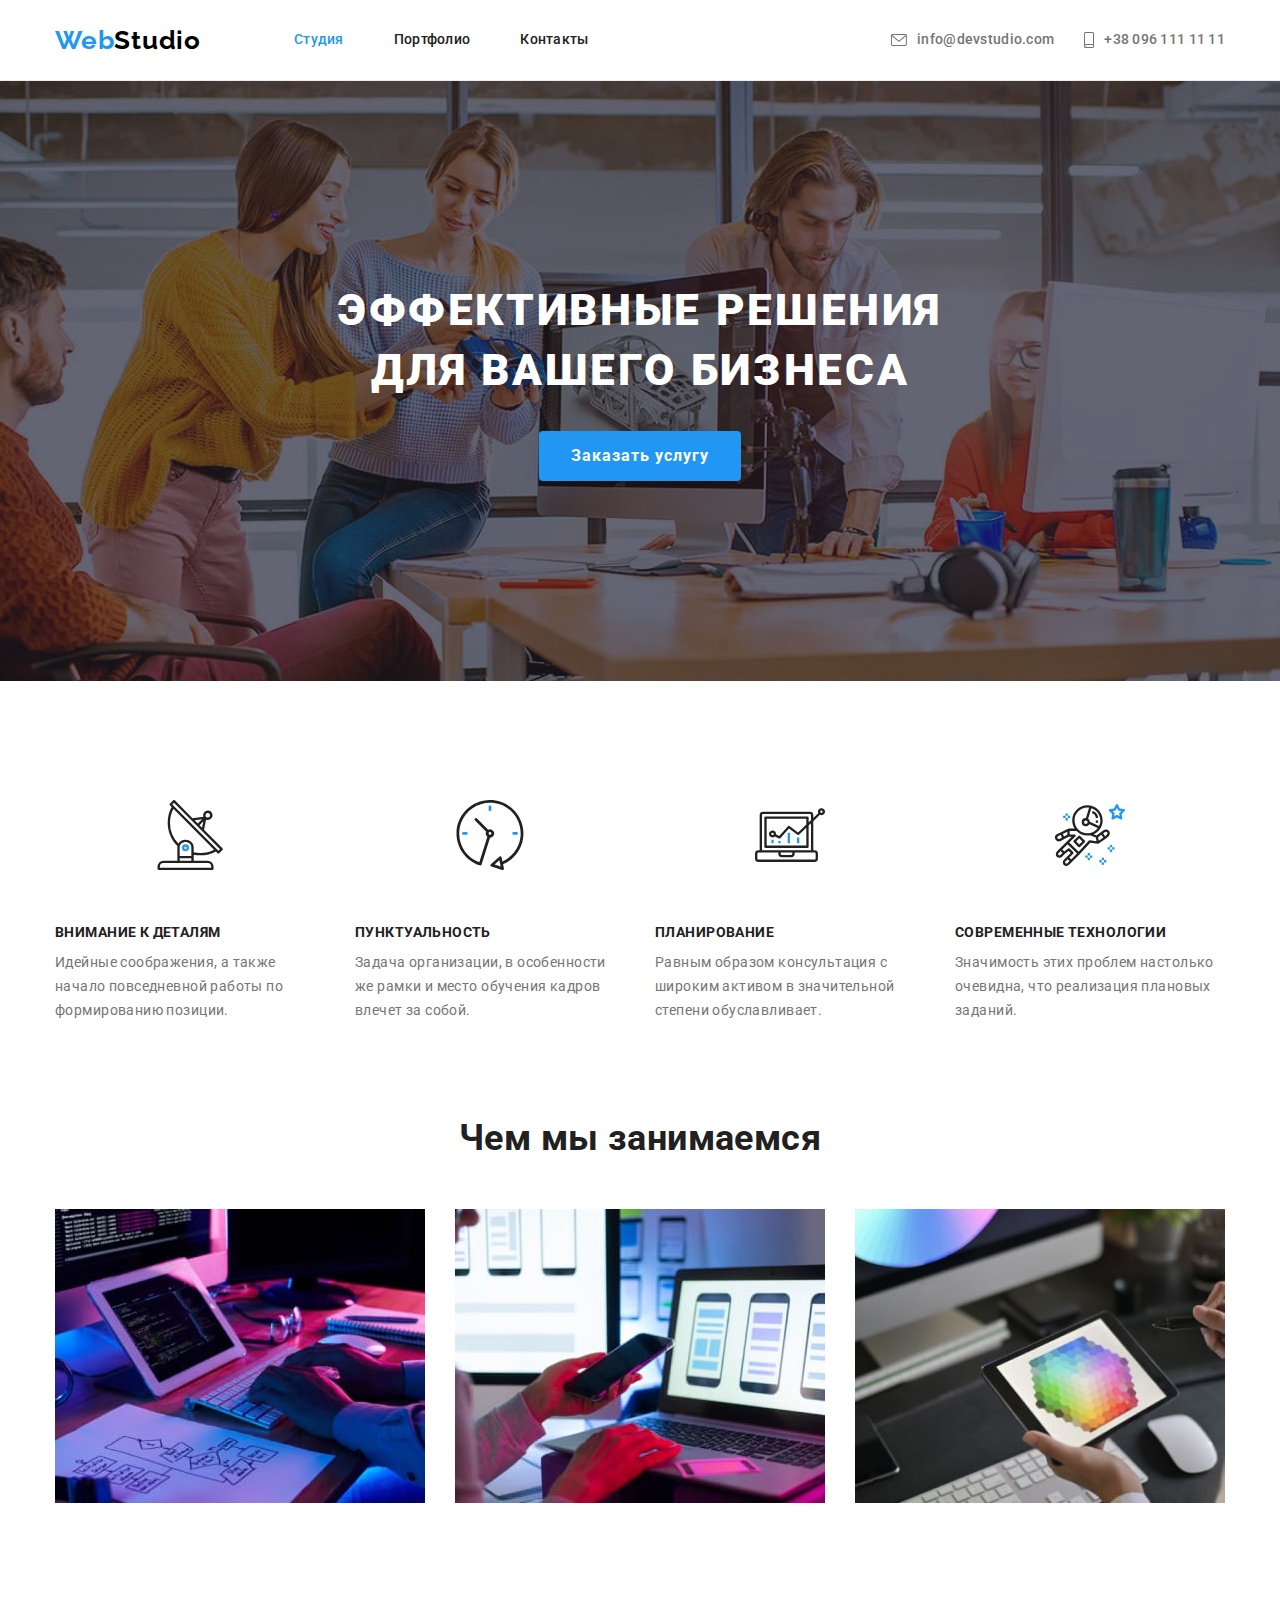
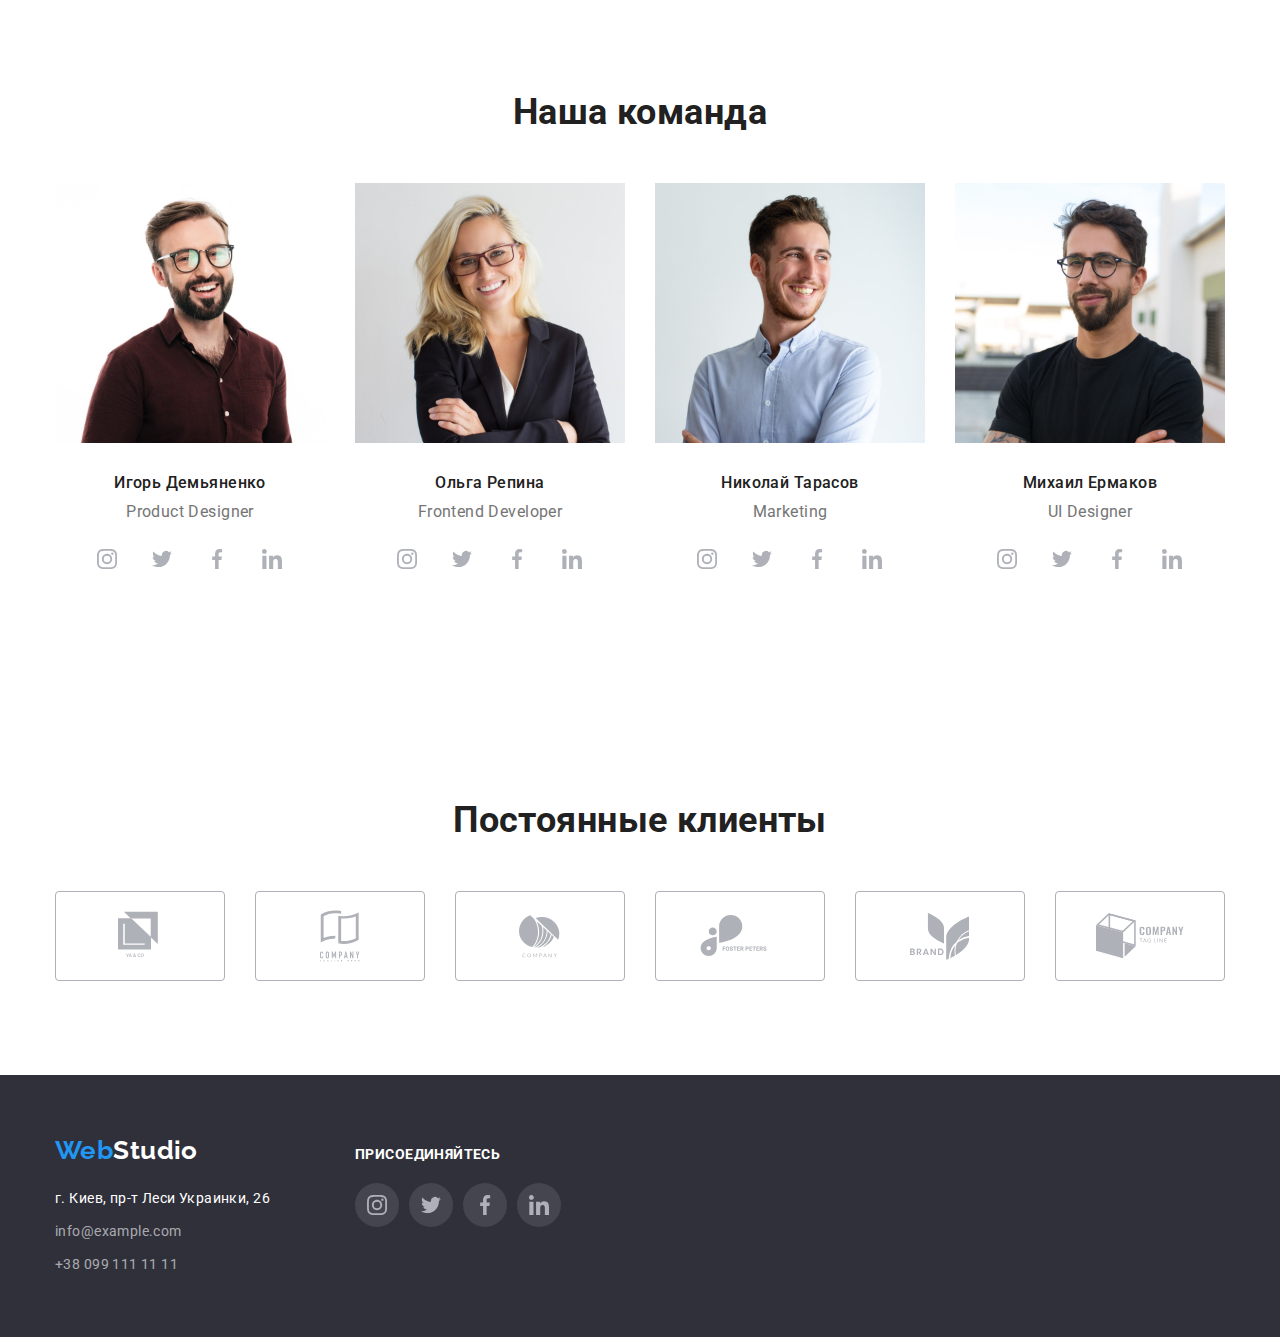
==== index.html @ b9027957 "prepare to homework 5" ====
<!DOCTYPE html>
<html lang="en">
    <head>
        <meta charset="UTF-8" />
        <meta name="viewport" content="width=device-width, initial-scale=1.0" />
        <title>Студия</title>
        <link
            href="https://fonts.googleapis.com/css2?family=Raleway:wght@700&family=Roboto:wght@400;500;700;900&display=swap" 
            rel="stylesheet"
        />
        <link
            rel="stylesheet"
            href="https://cdnjs.cloudflare.com/ajax/libs/modern-normalize/0.7.0/modern-normalize.min.css"
        />
        <link rel="stylesheet" href="./css/style.css" />
    </head>
    <body>
        <!--Header-->
        <header class="header">
            <div class="container header-flex">
                <nav class="header-flex">
                    <a class="link header-logo" href="./index.html">
                        <span class="current">Web</span>Studio
                    </a>
                    <ul class="list nav-main">
                        <li class="item">
                            <a class="link current" href="./index.html">Студия</a>
                        </li>
                        <li class="item">
                            <a class="link" href="./portfolio.html">Портфолио</a>
                        </li>
                        <li class="item">
                            <a class="link" href="#">Контакты</a>
                        </li>
                    </ul>
                </nav>
                <ul class="list header-info">
                    <li class="item">
                        <a class="link" href="mailto:info@devstudio.com">
                            <svg class="icon" width="16" height="12">
                                <use href="./images/svg/sprite.svg#icon-envelope">
                                </use>
                            </svg>
                            info@devstudio.com
                        </a>
                    </li>
                    <li class="item">
                        <a class="link" href="tel:+380961111111">
                            <svg class="icon" width="10" height="16">
                                <use href="./images/svg/sprite.svg#icon-smartphone">
                                </use>
                            </svg>
                            +38 096 111 11 11
                        </a>
                    </li>
                </ul>
            </div>
        </header>
        <main>
            <!--Section banner-->
            <section class="hero">
                <h1 class="hero-title">Эффективные решения для вашего бизнеса</h1>
                <a class="link button primary" href="#">Заказать услугу</a>
            </section>
            <!--Advanteges-->
            <section class="section-feature">
                <div class="container">
                    <h2 class="hidden">
                        Преимущества
                    </h2>
                    <ul class="list flex feature-list">
                        <li class="item">
                            <div class="thumb">
                                <svg class="icon">
                                    <use href="./images/svg/sprite.svg#icon-antena"></use>
                                </svg>
                            </div>
                            <h3 class="title">Внимание к деталям</h3>
                            <p class="text">
                                Идейные соображения, а также начало повседневной работы по
                                формированию позиции.
                            </p>
                        </li>
                        <li class="item">
                            <div class="thumb">
                                <svg class="icon">
                                    <use href="./images/svg/sprite.svg#icon-clock"></use>
                                </svg>
                            </div>
                            <h3 class="title">Пунктуальность</h3>
                            <p class="text">
                                Задача организации, в особенности же рамки и место обучения кадров
                                влечет за собой.
                            </p>
                        </li>
                        <li class="item">
                            <div class="thumb">
                                <svg class="icon">
                                    <use href="./images/svg/sprite.svg#icon-diagram"></use>
                                </svg>
                            </div>
                            <h3 class="title">Планирование</h3>
                            <p class="text">
                                Равным образом консультация с широким активом в значительной
                                степени обуславливает.
                            </p>
                        </li>
                        <li class="item">
                            <div class="thumb">
                                <svg class="icon">
                                    <use href="./images/svg/sprite.svg#icon-astronaut"></use>
                                </svg>
                            </div>
                            <h3 class="title">Современные технологии</h3>
                            <p class="text">
                                Значимость этих проблем настолько очевидна, что реализация
                                плановых заданий.
                            </p>
                        </li>
                    </ul>
                </div>
            </section>
            <!--Example projects-->
            <section class="section">
                <div class="container">
                    <h2 class="section-title">Чем мы занимаемся</h2>
                    <ul class="list flex examples-list">
                        <li class="item">
                            <img
                                src="./images/skills1.jpg"
                                alt="notebook"
                                width="370"
                            />
                            <!-- <h3>Desktop applications</h3> -->
                        </li>
                        <li class="item">
                            <img
                                src="./images/skills2.jpg"
                                alt="smartphone"
                                width="370"
                            />
                            <!-- <h3>Mobile applications</h3> -->
                        </li>
                        <li class="item">
                            <img
                                src="./images/skills3.jpg"
                                alt="Tablet"
                                width="370"
                            />
                            <!-- <h3>Designer solutions</h3> -->
                        </li>
                    </ul>
                </div>
            </section>
            <!--Our team-->
            <section class="section team">
                <div class="container">
                    <h2 class="section-title">Наша команда</h2>
                    <ul class="list flex team-list">
                        <!--First employer-->
                        <li class="item">
                            <img
                                src="./images/team1.jpg"
                                alt="Igor Demiyanenko"
                                width="270"
                            />
                            <h3 class="title">Игорь Демьяненко</h3>
                            <p class="text">Product Designer</p>
                            <ul class="list flex network-list">
                                <li class="item">
                                    <a href="#" class="link" aria-label="Instagram">
                                        <svg class="icon">
                                            <use href="./images/svg/sprite.svg#icon-instagram"></use>
                                        </svg>
                                    </a>
                                </li>
                                <li class="item">
                                    <a href="#" class="link" aria-label="Twitter">
                                        <svg class="icon">
                                            <use href="./images/svg/sprite.svg#icon-twitter"></use>
                                        </svg>
                                    </a>
                                </li>
                                <li class="item">
                                    <a href="#" class="link" aria-label="Facebook">
                                        <svg class="icon">
                                            <use href="./images/svg/sprite.svg#icon-facebook"></use>
                                        </svg>
                                    </a>
                                </li>
                                <li class="item">
                                    <a href="#" class="link" aria-label="Linkedin">
                                        <svg class="icon">
                                            <use href="./images/svg/sprite.svg#icon-linkedin"></use>
                                        </svg>
                                    </a>
                                </li>
                            </ul>
                        </li>
                        <!--Second employer-->
                        <li class="item">
                            <img
                                src="./images/team2.jpg"
                                alt="Olga Repina"
                                width="270"
                            />
                            <h3 class="title">Ольга Репина</h3>
                            <p class="text">Frontend Developer</p>
                            <ul class="list flex network-list">
                                <li class="item">
                                    <a href="#" class="link" aria-label="Instagram">
                                        <svg class="icon">
                                            <use href="./images/svg/sprite.svg#icon-instagram"></use>
                                        </svg>
                                    </a>
                                </li>
                                <li class="item">
                                    <a href="#" class="link" aria-label="Twitter">
                                        <svg class="icon">
                                            <use href="./images/svg/sprite.svg#icon-twitter"></use>
                                        </svg>
                                    </a>
                                </li>
                                <li class="item">
                                    <a href="#" class="link" aria-label="Facebook">
                                        <svg class="icon">
                                            <use href="./images/svg/sprite.svg#icon-facebook"></use>
                                        </svg>
                                    </a>
                                </li>
                                <li class="item">
                                    <a href="#" class="link" aria-label="Linkedin">
                                        <svg class="icon">
                                            <use href="./images/svg/sprite.svg#icon-linkedin"></use>
                                        </svg>
                                    </a>
                                </li>
                            </ul>
                        </li>
                        <!--Third employer-->
                        <li class="item">
                            <img
                                src="./images/team3.jpg"
                                alt="Nikolaj Tarasov"
                                width="270"
                            />
                            <h3 class="title">Николай Тарасов</h3>
                            <p class="text">Marketing</p>
                            <ul class="list flex network-list">
                                <li class="item">
                                    <a href="#" class="link" aria-label="Instagram">
                                        <svg class="icon">
                                            <use href="./images/svg/sprite.svg#icon-instagram"></use>
                                        </svg>
                                    </a>
                                </li>
                                <li class="item">
                                    <a href="#" class="link" aria-label="Twitter">
                                        <svg class="icon">
                                            <use href="./images/svg/sprite.svg#icon-twitter"></use>
                                        </svg>
                                    </a>
                                </li>
                                <li class="item">
                                    <a href="#" class="link" aria-label="Facebook">
                                        <svg class="icon">
                                            <use href="./images/svg/sprite.svg#icon-facebook"></use>
                                        </svg>
                                    </a>
                                </li>
                                <li class="item">
                                    <a href="#" class="link" aria-label="Linkedin">
                                        <svg class="icon">
                                            <use href="./images/svg/sprite.svg#icon-linkedin"></use>
                                        </svg>
                                    </a>
                                </li>
                            </ul>
                        </li>
                        <!--Fourth employer-->
                        <li class="item">
                            <img
                                src="./images/team4.jpg"
                                alt="Mihail Ermakov"
                                width="270"
                            />
                            <h3 class="title">Михаил Ермаков</h3>
                            <p class="text">UI Designer</p>
                            <ul class="list flex network-list">
                                <li class="item">
                                    <a href="#" class="link" aria-label="Instagram">
                                        <svg class="icon">
                                            <use href="./images/svg/sprite.svg#icon-instagram"></use>
                                        </svg>
                                    </a>
                                </li>
                                <li class="item">
                                    <a href="#" class="link" aria-label="Twitter">
                                        <svg class="icon">
                                            <use href="./images/svg/sprite.svg#icon-twitter"></use>
                                        </svg>
                                    </a>
                                </li>
                                <li class="item">
                                    <a href="#" class="link" aria-label="Facebook">
                                        <svg class="icon">
                                            <use href="./images/svg/sprite.svg#icon-facebook"></use>
                                        </svg>
                                    </a>
                                </li>
                                <li class="item">
                                    <a href="#" class="link" aria-label="Linkedin">
                                        <svg class="icon">
                                            <use href="./images/svg/sprite.svg#icon-linkedin"></use>
                                        </svg>
                                    </a>
                                </li>
                            </ul>
                        </li>
                    </ul>
                </div>
            </section>
            <section class="section">
                <div class="container">
                    <h2 class="section-title">Постоянные клиенты</h2>
                    <ul class="list flex clients-list">
                        <li class="item">
                            <a href="#" class="link">
                                <svg class="icon" width="44" height="50">
                                    <use href="./images/svg/sprite.svg#icon-logo"></use>
                                </svg>
                            </a>
                        </li>
                        <li class="item">
                            <a href="#" class="link">
                                <svg class="icon" width="40" height="52">
                                    <use href="./images/svg/sprite.svg#icon-logo-2"></use>
                                </svg>
                            </a>
                        </li>
                        <li class="item">
                            <a href="#" class="link">
                                <svg class="icon" width="41" height="43">
                                    <use href="./images/svg/sprite.svg#icon-logo-3"></use>
                                </svg>
                            </a>
                        </li>
                        <li class="item">
                            <a href="#" class="link">
                                <svg class="icon" width="80" height="42">
                                    <use href="./images/svg/sprite.svg#icon-logo-4"></use>
                                </svg>
                            </a>
                        </li>
                        <li class="item">
                            <a href="#" class="link">
                                <svg class="icon" width="59" height="47">
                                    <use href="./images/svg/sprite.svg#icon-logo-5"></use>
                                </svg>
                            </a>
                        </li>
                        <li class="item">
                            <a href="#" class="link">
                                <svg class="icon" width="88" height="46">
                                    <use href="./images/svg/sprite.svg#icon-logo-6"></use>
                                </svg>
                            </a>
                        </li>
                    </ul>
                </div>
            </section>
        </main>
        <!--Footer-->
        <footer class="footer">
            <div class="container flex">
                <div class="footer-address">
                    <a class="link footer-logo" href="./index.html">
                        <span class="current">Web</span>Studio
                    </a>
                    <address class="footer-contacts">
                        <p class="text">г. Киев, пр-т Леси Украинки, 26</p>
                        <a class="link" href="mailto:info@example.com">
                            info@example.com
                        </a>
                        <br />
                        <a class="link" href="tel:+380991111111">+38 099 111 11 11</a>
                    </address>
                </div>
                <div class="footer-networks">
                    <strong class="text">присоединяйтесь</strong>
                    <ul class="list flex network-list">
                        <li class="item">
                            <a href="#" class="link" aria-label="Instagram">
                                <svg class="icon">
                                    <use href="./images/svg/sprite.svg#icon-instagram"></use>
                                </svg>
                            </a>
                        </li>
                        <li class="item">
                            <a href="#" class="link" aria-label="Twitter">
                                <svg class="icon">
                                    <use href="./images/svg/sprite.svg#icon-twitter"></use>
                                </svg>
                            </a>
                        </li>
                        <li class="item">
                            <a href="#" class="link" aria-label="Facebook">
                                <svg class="icon">
                                    <use href="./images/svg/sprite.svg#icon-facebook"></use>
                                </svg>
                            </a>
                        </li>
                        <li class="item">
                            <a href="#" class="link" aria-label="Linkedin">
                                <svg class="icon">
                                    <use href="./images/svg/sprite.svg#icon-linkedin"></use>
                                </svg>
                            </a>
                        </li>
                    </ul>
                </div>
            </div>
        </footer>
    </body>
</html>
---- css/style.css ----
/* CSS-переменные */
:root {
    --main-text-color: #212121;
    --second-text-color: #757575;
    --accent-color: #2196f3;
    --main-bg-color: #ffffff;
    --second-bg-color: #f5f4fa;
    --third-bg-color: #2f303a;
}
/* Базовые настройки CSS */
body {
    background-color: var(--main-bg-color);
    color: var(--main-text-color);
    font-family: "Roboto", sans-serif;
    font-size: 14px;
    line-height: 1.71;
    letter-spacing: 0.03em;
}
/* базовые настройки картинок */
img {
    display: block;
    max-width: 100%;
    height: auto;
}
/* Убирает подчеркивание у всех ссылок */
.link {
    text-decoration: none;
}
/* Убирает флажки и отступы у элементов списков */
.list {
    padding: 0;
    margin: 0;
    list-style: none;
}
/* прячет скрытые заголовки */
.hidden {
    position: absolute;
    width: 1px;
    height: 1px;
    margin: -1px;
    border: 0;
    padding: 0;
    clip: rect(0 0 0 0);
    overflow: hidden;
}

/* Страница студия */
/* Задает общие настройки шрифта хедера */
.header {
    font-weight: 500;
    line-height: 1.14;
    letter-spacing: 0.02em;
    border-bottom: 1px solid #ececec;
}
/* Геометрия контейнера */
.container {
    width: 1200px;
    margin: 0px auto;
    padding: 0px 15px;
}
/* флексбокс хэдера */
.header-flex,
.nav-main {
  display: flex;
  align-items: center;
}
/* отступ всем кроме последнего элемента хэдера */
.nav-main > .item:not(:last-child) {
    margin-right: 50px;
}
/* основная навигация хэдера */
.nav-main .link {
    display: block;
    padding-top: 32px;
    padding-bottom: 32px;
    color: inherit;
}
/* Цветовой акцент элементов */
.nav-main .link.current,
.header-logo .current,
.footer-logo .current,
.nav-main .link:hover,
.nav-main .link:focus,
.header-info .link:hover,
.header-info .link:focus,
.footer-info .link:hover,
.footer-info .link:focus {
  color: var(--accent-color);
}

/* Логотип хедера */
.header-logo {
    margin-right: 93px;
    color: #000000;
    font-family: "Raleway", sans-serif;
    font-weight: 700;
    font-size: 26px;
    line-height: 1.19;
    letter-spacing: 0.03em;
}
/* контакты хэдера в строку */
.header-info {
    display: flex;
    margin-left: auto;
}
.header-info .item:not(:last-child) {
    margin-right: 30px;
}
/* контакты хэдера */
.header-info .link {
    display: flex;
    align-items: center;
    padding-top: 32px;
    padding-bottom: 32px;
    color: var(--second-text-color);
}
/* отступ иконок в хэдере */
.header-info .icon {
    margin-right: 10px;
}
/* акцент иконок в хэдере */
.header-info .link:hover > .icon,
.header-info .link:focus > .icon {
  --color1: var(--accent-color);
}

/* герой */
.hero {
    text-align: center;
    max-width: 1600px;
    height: 600px;
    margin: 0 auto;
    display: flex;
    flex-direction: column;
    justify-content: center;
    align-items: center;
    background-color: #c4c4c4;
    background-image: linear-gradient(
      to right,
      rgba(47, 48, 58, 0.4),
      rgba(47, 48, 58, 0.4)
    ),
    url("../images/hero.jpg");
    background-repeat: no-repeat;
    background-size: cover;
    background-position: center;
}
/* Заголовок героя */
.hero-title {
    margin-top: 0;
    margin-bottom: 30px;
    max-width: 696px;
    color: var(--main-bg-color);
    font-weight: 900;
    font-size: 44px;
    line-height: 1.36;
    letter-spacing: 0.06em;
    text-transform: uppercase;
}
/* кнопка героя */
.button.primary {
    display: inline-block;
    min-width: 200px;
    padding: 10px 32px;
    border-radius: 4px;
    box-shadow: 0px 4px 4px rgba(0, 0, 0, 0.15);

    color: var(--main-bg-color);
    background-color: var(--accent-color);
    font-weight: 700;
    font-size: 16px;
    line-height: 1.87;
    text-align: center;
    letter-spacing: 0.06em;
}
.button.primary:hover,
.button.primary:focus {
    background-color: #188ce8;
}
/* отступы секции преимуществ */
.section-feature {
    padding-top: 94px;
    padding-bottom: 0;
}
/* флексбокс */
.flex {
    display: flex;
}
/* ширина элементов секции Преимущества */
.feature-list .item {
    flex-basis: calc((100% - 3 * 30px) / 4);
}
/* фон иконки преимуществ */
.feature-list .thumb {
    display: flex;
    justify-content: center;
    align-items: center;
    margin-bottom: 30px;
    height: 120px;
    background-color: var(--secohd-bg-color);
    border-radius: 4px;
}
/* иконка преимуществ */
.feature-list .icon {
    width: 70px;
    height: 70px;
}
/* отступы всем кроме последнего элемента списка перимуществ */
.feature-list .item:not(:last-child),
.examples-list .item:not(:last-child),
.team-list .item:not(:last-child),
.clients-list .item:not(:last-child) {
    margin-right: 30px;
}
/* Заголовки h3 секции преимущества */
.feature-list .title {
    margin-top: 0;
    margin-bottom: 10px;

    font-size: 14px;
    line-height: 1.14;
    text-transform: uppercase;
}
/* Текст секции преимущества */
.feature-list .text {
    margin-top: 0;
    margin-bottom: 0;

    color: var(--second-text-color);
}
/* паддинг всем секциям */
.section {
    padding-top: 94px;
    padding-bottom: 94px;
}

/* Заголовки секций */
.section-title {
    margin-top: 0;
    margin-bottom: 50px;

    font-size: 36px;
    line-height: 1.17;
    text-align: center;
}
/* ширина контента секкции */
.examples-list .item {
    flex-basis: calc((100% - 2 * 30px) / 3);
}
/* оформление секции команда  */
.section.team {
    background-color: var(--secohd-bg-color);
    text-align: center;
}
/* элементы списка наша команда */
.team-list .item {
    flex-basis: calc((100% - 3 * 30px) / 4);
    border-radius: 0px 0px 4px 4px;
    background-color: var(--main-bg-color);
    box-shadow: 0px 1px 3px rgba(0, 0, 0, 0.12), 0px 1px 1px rgba(0, 0, 0, 0.14), 0px, 2px, 1px, rgba(0, 0, 0, 0.2);
}

/* Заголовки h3 Наша команда */
.team-list .title {
    margin-top: 30px;
    margin-bottom: 10px;

    font-weight: 500;
    font-size: 16px;
    line-height: 1.19;
}
/* Текст секции Наша команда */
.team-list .text {
    margin-top: 0;
    margin-bottom: 16px;

    color: var(--second-text-color);
    font-size: 16px;
    line-height: 1.19;
}
/* Список соцсетей */
.team .network-list {
    margin-bottom: 30px;
    justify-content: center;
}
.network-list .item:not(:last-child) {
    margin-right: 10px;
}
/* ссылка на соцсеть */
.network-list .link {
    display: flex;
    justify-content: center;
    align-items: center;
    width: 44px;
    height: 44px;
    border-radius: 50%;
}
/* меняем фон ссылки при ховере */
.network-list .link:hover,
.network-list .link:focus {
  background-color: var(--accent-color);
}
/* меняем цвет самой иконки при ховере */
.network-list .link:hover > .icon,
.network-list .link:focus > .icon {
  --color4: var(--main-bg-color);
}
/* иконка */
.network-list .icon {
    width: 20px;
    height: 20px;
}
/* ширина элеентов секции клиенты */
.clients-list .item {
    flex-basis: calc((100% - 5 * 30px) / 6);
}
/* ссылка клиентов */
.clients-list .link {
    display: flex;
    justify-content: center;
    align-items: center;
    height: 90px;
    border: 1px solid #afb1b8;
    border-radius: 4px;
}
/* цвет рамки при ховере */
.clients-list .link:hover,
.clients-list .link:focus {
  border-color: var(--accent-color);
}
/*  цвет иконки при ховере */
.clients-list .link:hover .icon,
.clients-list .link:focus .icon {
  --color4: var(--accent-color);
}

/* футер */
.footer {
    padding-top: 60px;
    padding-bottom: 60px;

    background-color: var(--third-bg-color);
}
.footer .flex {
    align-items: baseline;
}
.footer-address,
.footer-networks {
  width: 270px;
}
.footer-address {
    margin-right: 30px;
}
/* лого футера */
.footer-logo {
    color: var(--main-bg-color);
    font-family: "Raleway", sans-serif;
    font-weight: 700;
    font-size: 26px;
    line-height: 1.19;
}
/* адрес футера */
.footer-contacts {
    margin-top: 20px;

    font-style: normal;
}
/* Физический адрес в футере */
.footer-address .text {
    margin: 0;

    color: var(--main-bg-color);
}
/* почта и телефон футера */
.footer-contacts .link {
    display: inline-block;
    margin-top: 9px;

    color: rgba(255, 255, 255, 0.6);
}
/* текст блока соцсетей футера */
.footer-networks .text {
    display: block;
    margin-bottom: 20px;
    line-height: 1.14;
    text-transform: uppercase;
    color: var(--main-bg-color);
}
/* фон ссылкт на соцсеть в футере */
.footer-networks .link {
    background-color: rgba(255, 255, 255, 0.1);
}
/* цвет иконки в футере */
.footer-networks .icon {
    --color4: var(--main-bg-color);
}
/* акцент для почты и телефона в футере */
.footer-address .link:hover,
.footer-address .link:focus {
  color: var(--accent-color);
}

/* Страница Портфолио */

/* отступ хедера портфолио */
.header.marg {
    margin-bottom: 94px;
}
/* отступы основного блока портфолио */
.portfolio {
    margin-bottom: 94px;
    margin-top: 94px;
}
/* список кнопок навигации портфолио */
.portfolio-nav {
    display: flex;
    justify-content: center;
    margin-bottom: 50px;
}
/* отступ у всех кнпопок кроме последней */
.portfolio-nav .item:not(:last-child) {
    margin-right: 8px;
}

/* Кнопки*/
.button.secondary {
    display: inline-block;
    min-width: 73px;
    padding: 6px 22px;
    border: 1px solid transparent;
    border-radius: 4px;
    cursor: pointer;

    color: var(--main-text-color);
    background-color: var(--second-bg-color);
    font-family: inherit;
    font-weight: 500;
    font-size: 16px;
    line-height: 1.62;
    letter-spacing: 0.03em;
}
/* Акцент кнопок */
.button.secondary:hover,
.button.secondary:focus {
  color: var(--main-bg-color);
  background-color: var(--accent-color);
}
/* список основных элементов страницы */
.portfolio-list {
    display: flex;
    flex-wrap: wrap;
}
/* основные элементы страницы портфолио */
.portfolio-list .item {
    flex-basis: calc((100% - 2 * 30px) / 3);
    margin-right: 30px;
    margin-bottom: 30px;
}
/* каждому третьему убираем правый марджин */
.portfolio-list .item:nth-child(3n) {
    margin-right: 0;
}
/* последним трем добавляем нижний марджин */
.portfolio-list .item:nth-last-child(-n + 3) {
    margin-bottom: 20px;
}
.portfolio-list .item:hover {
    box-shadow: 0px 1px 1px rgba(0, 0, 0, 0.12), 0px 4px 4px rgba(0, 0, 0, 0.06),
      1px 4px 6px rgba(0, 0, 0, 0.16);
}
/* заголовки элементов портфолио */
.portfolio-list .title {
    margin-top: 0;
    margin-bottom: 4px;
    color: var(--main-text-color);
    font-size: 18px;
    line-height: 2;
    letter-spacing: 0.06em;
}
/* названия проектов */
.project-name {
    padding: 20px 24px;
    border-right: 1px solid #eeeeee;
    border-bottom: 1px solid #eeeeee;
    border-left: 1px solid #eeeeee;
}
/* текст элементов портфолио */
.portfolio-list .text {
    margin: 0;
    color: var(--second-text-color);
    font-size: 16px;
    line-height: 1.87;
}
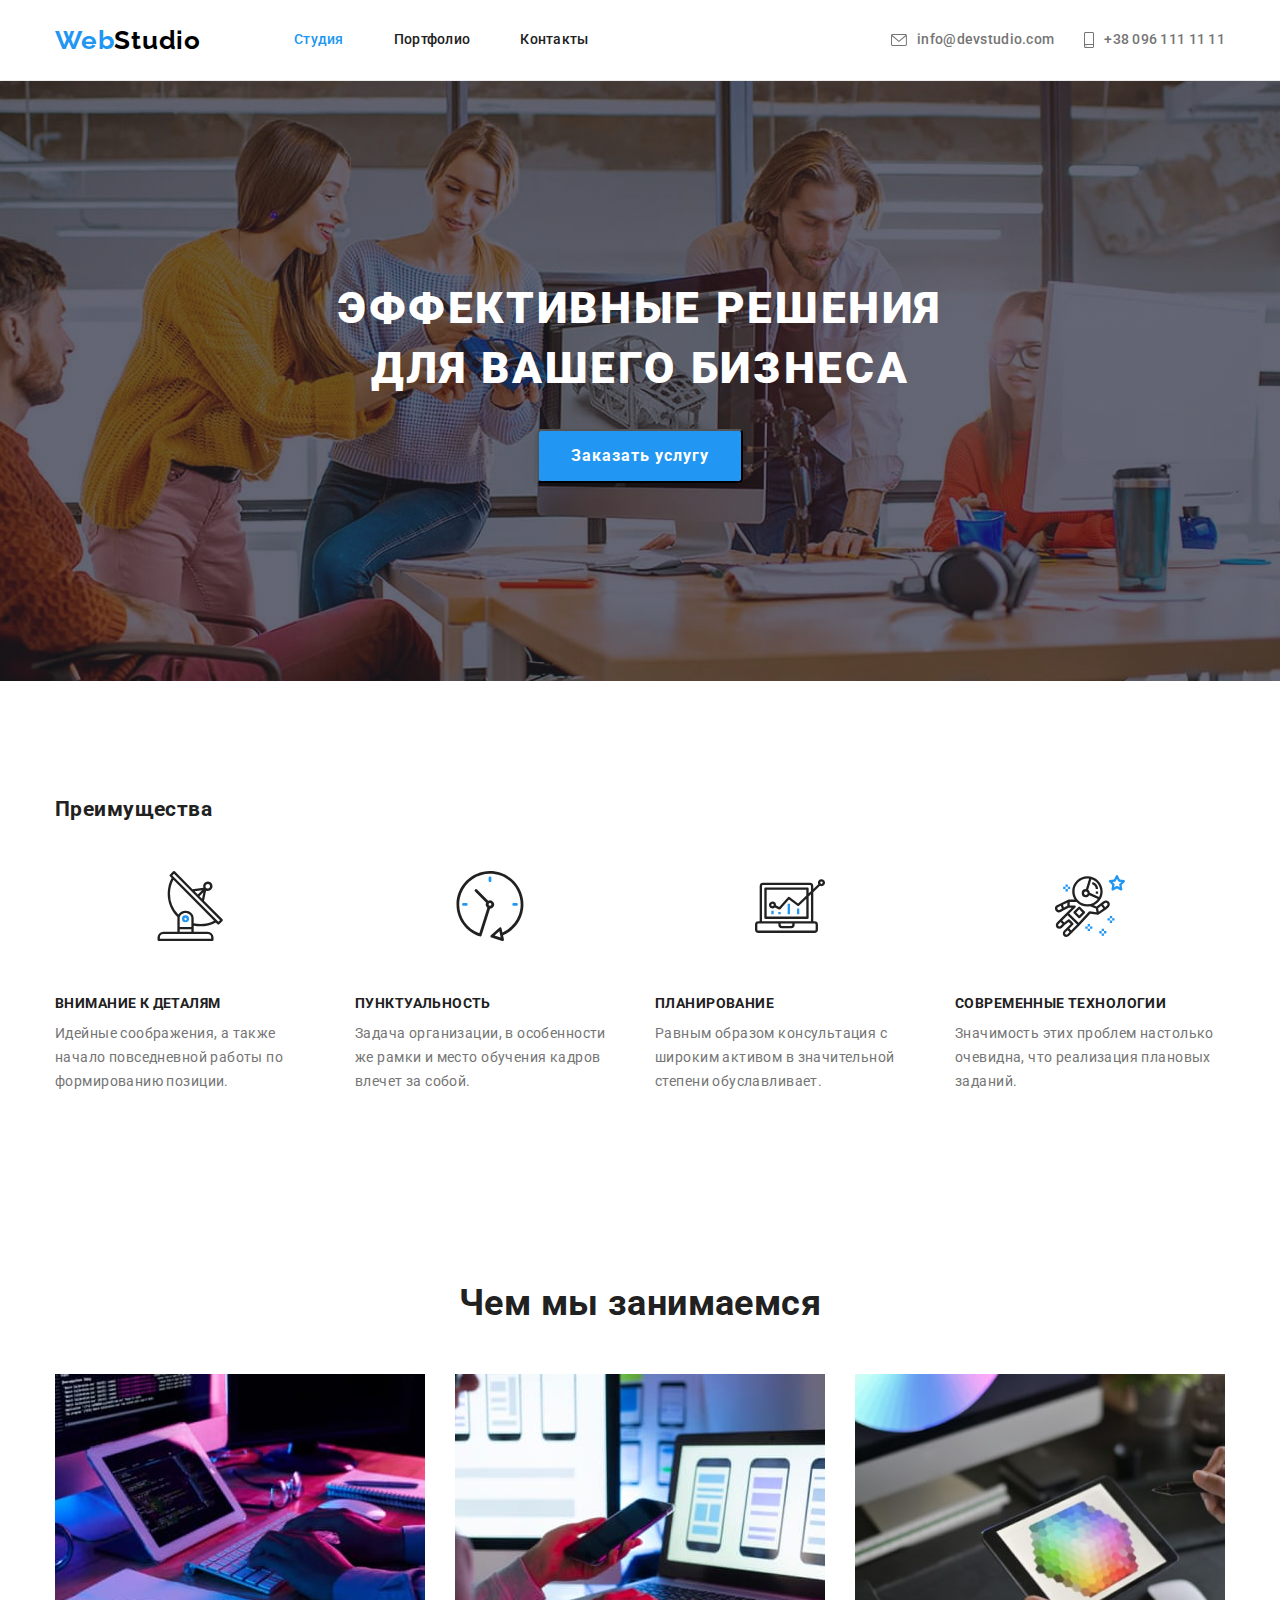
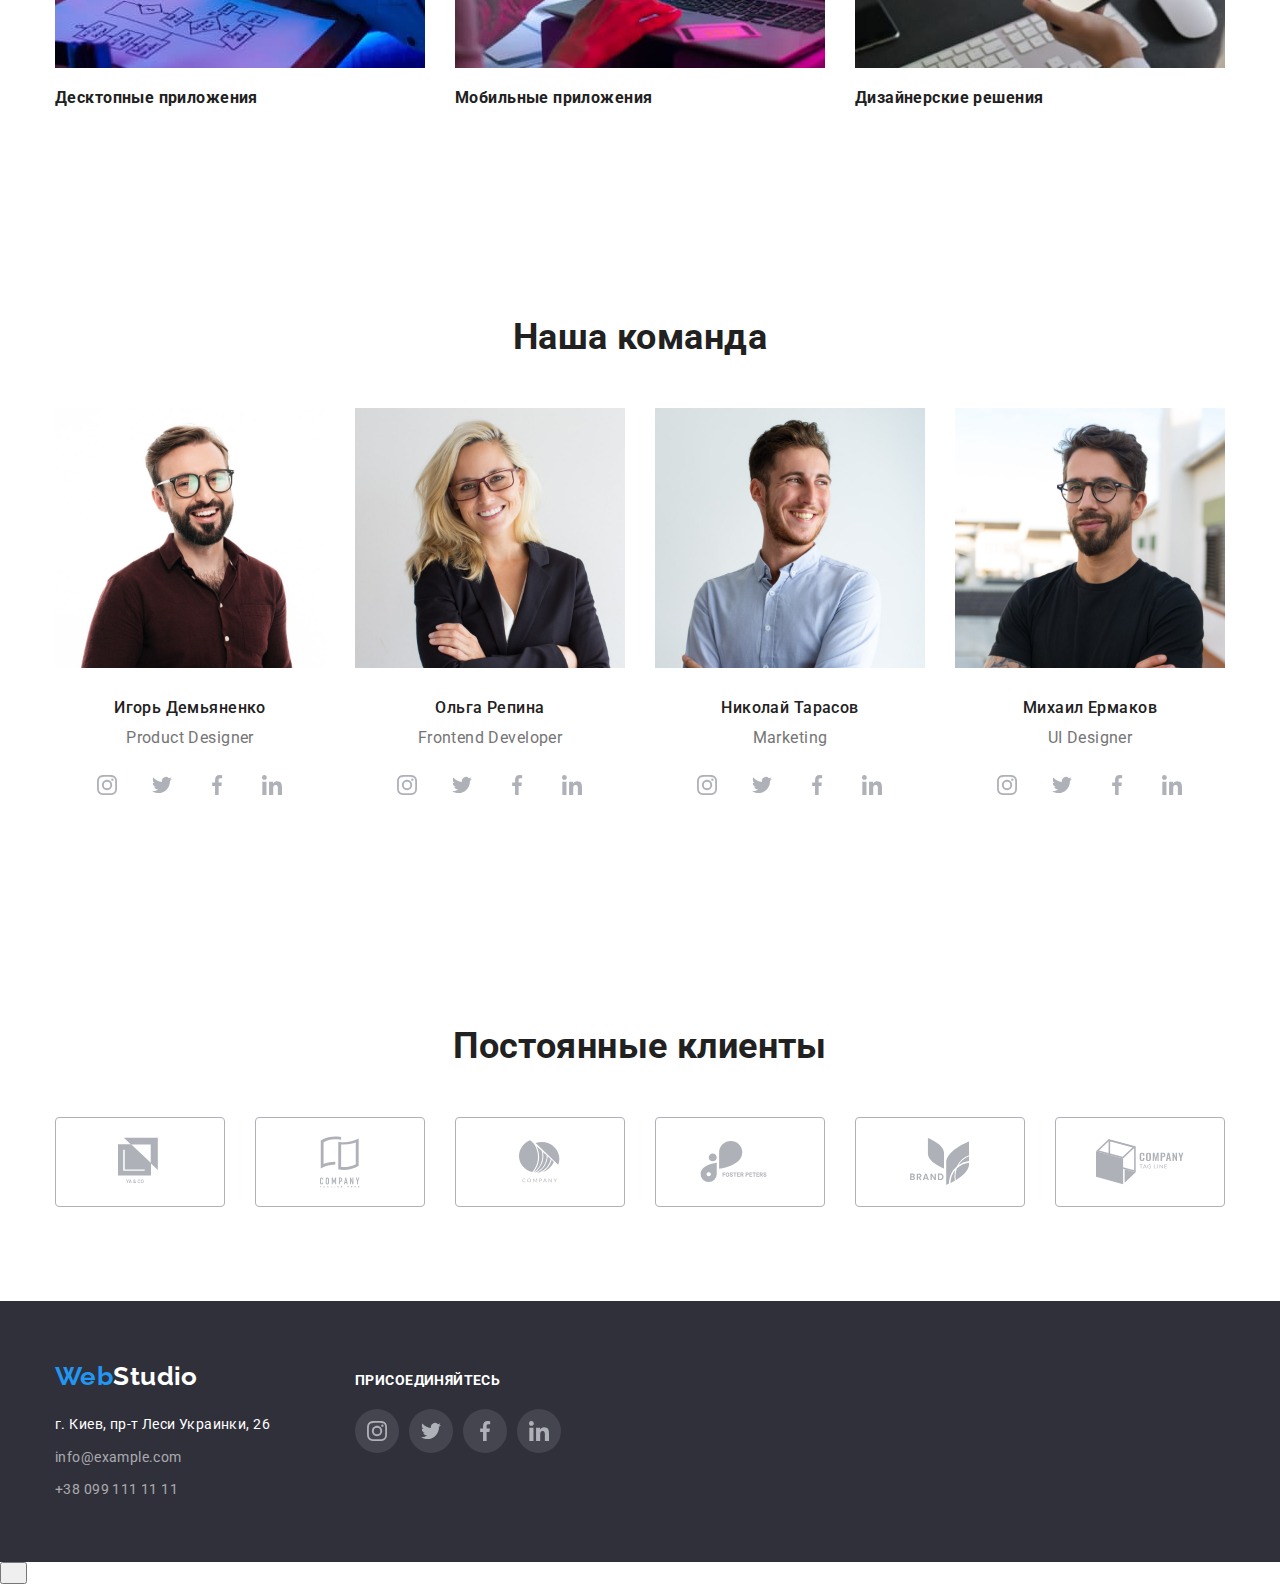
==== commit cd603427: "made html" ====
--- a/index.html
+++ b/index.html
@@ -60,12 +60,12 @@
             <!--Section banner-->
             <section class="hero">
                 <h1 class="hero-title">Эффективные решения для вашего бизнеса</h1>
-                <a class="link button primary" href="#">Заказать услугу</a>
+                <button class="button primary" data-modal-open>Заказать услугу</button>
             </section>
             <!--Advanteges-->
-            <section class="section-feature">
+            <section class="section feature">
                 <div class="container">
-                    <h2 class="hidden">
+                    <h2 class="visually-hidden">
                         Преимущества
                     </h2>
                     <ul class="list flex feature-list">
@@ -125,29 +125,32 @@
                 <div class="container">
                     <h2 class="section-title">Чем мы занимаемся</h2>
                     <ul class="list flex examples-list">
+                        <!-- <h3>Desktop applications</h3> -->
                         <li class="item">
                             <img
                                 src="./images/skills1.jpg"
                                 alt="notebook"
                                 width="370"
                             />
-                            <!-- <h3>Desktop applications</h3> -->
-                        </li>
+                            <h3 class="text">Десктопные приложения</h3>
+                        </li>
+                        <!-- <h3>Mobile applications</h3> -->
                         <li class="item">
                             <img
                                 src="./images/skills2.jpg"
                                 alt="smartphone"
                                 width="370"
                             />
-                            <!-- <h3>Mobile applications</h3> -->
-                        </li>
+                            <h3 class="text">Мобильные приложения</h3>    
+                        </li>
+                        <!-- <h3>Designer solutions</h3> -->
                         <li class="item">
                             <img
                                 src="./images/skills3.jpg"
                                 alt="Tablet"
                                 width="370"
                             />
-                            <!-- <h3>Designer solutions</h3> -->
+                            <h3 class="text">Дизайнерские решения</h3>
                         </li>
                     </ul>
                 </div>
@@ -320,6 +323,7 @@
                     </ul>
                 </div>
             </section>
+            <!--Clients list-->
             <section class="section">
                 <div class="container">
                     <h2 class="section-title">Постоянные клиенты</h2>
@@ -421,5 +425,15 @@
                 </div>
             </div>
         </footer>
+        <div class="backdrop is-hidden" data-modal>
+            <div class="modal">
+                <button class="button" data-modal-close>
+                    <svg class="icon" width="11" height="11">
+                        <use href="./images/svg/sprite.svg#icon-close-modal"></use>
+                    </svg>
+                </button>
+            </div>
+        </div>
+        <script src="./js/modal.js"></script>
     </body>
 </html>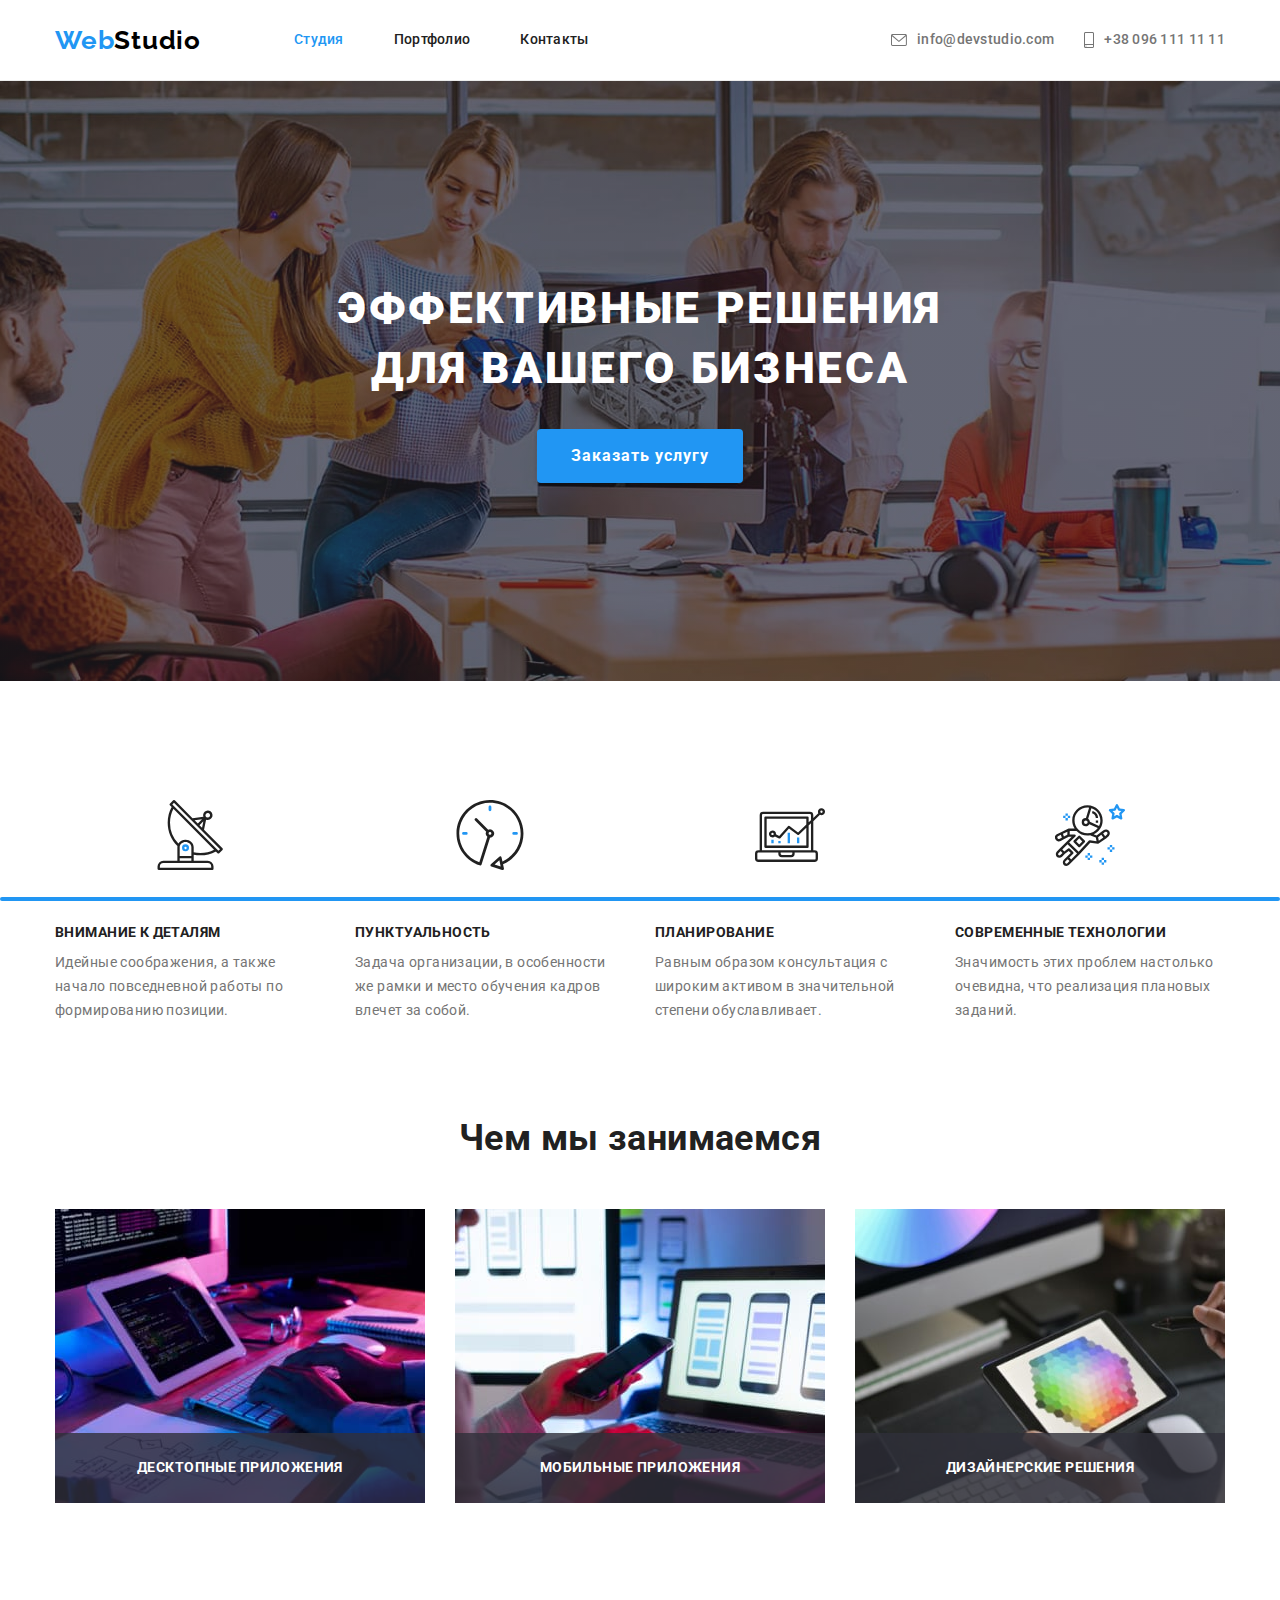
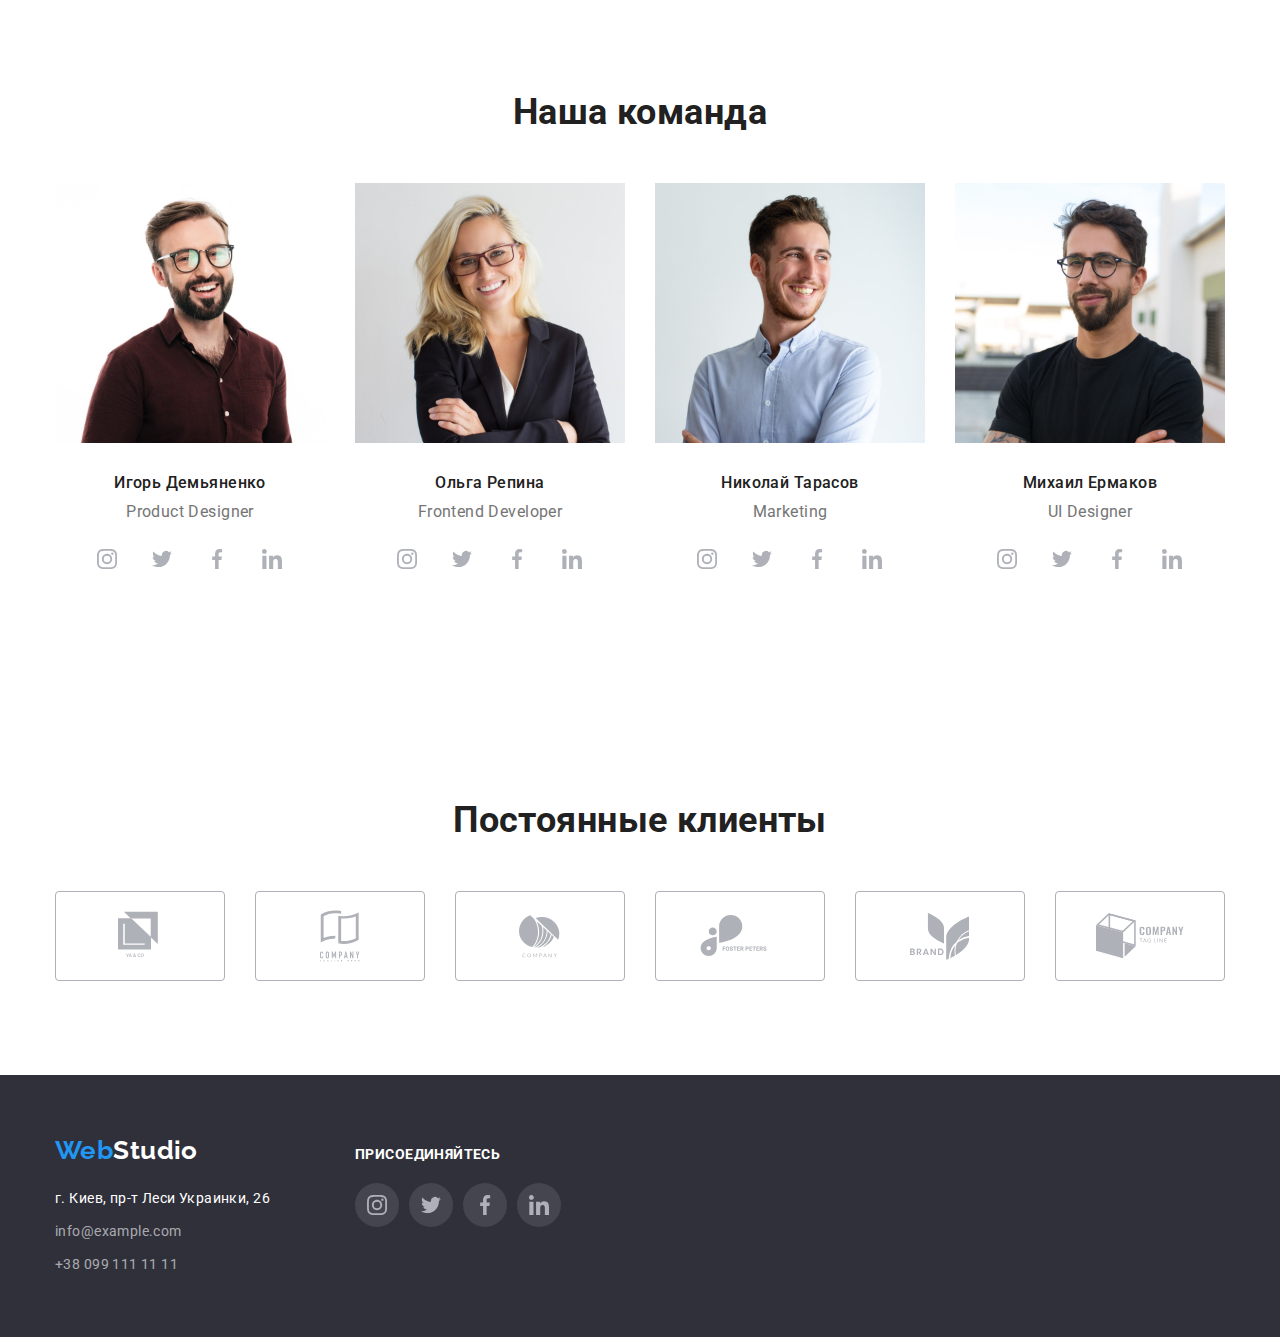
==== commit 6c5c5a93: "correcting hidden feature" ====
--- a/index.html
+++ b/index.html
@@ -65,7 +65,7 @@
             <!--Advanteges-->
             <section class="section feature">
                 <div class="container">
-                    <h2 class="visually-hidden">
+                    <h2 class="hidden">
                         Преимущества
                     </h2>
                     <ul class="list flex feature-list">
--- a/css/style.css
+++ b/css/style.css
@@ -6,6 +6,8 @@
     --main-bg-color: #ffffff;
     --second-bg-color: #f5f4fa;
     --third-bg-color: #2f303a;
+    --icon-color: #afb1b8;
+    --timing-function: cubic-bezier(0.4, 0, 0.2, 1);
 }
 /* Базовые настройки CSS */
 body {
@@ -74,7 +76,20 @@
     padding-top: 32px;
     padding-bottom: 32px;
     color: inherit;
-}
+    transition: color 250ms var(--timing-function);
+}
+
+.nav-main .current::after {
+    position: absolute;
+    bottom: -1px;
+    left: 0;
+    content: "";
+    width: 100%;
+    height: 4px;
+    background-color: var(--accent-color);
+    border-radius: 2px;
+}
+
 /* Цветовой акцент элементов */
 .nav-main .link.current,
 .header-logo .current,
@@ -113,15 +128,20 @@
     padding-top: 32px;
     padding-bottom: 32px;
     color: var(--second-text-color);
+    transition: color 250ms var(--timing-function);
 }
 /* отступ иконок в хэдере */
 .header-info .icon {
     margin-right: 10px;
+    fill: currentColor;
+    transition: fill 250ms var(--timing-function);
 }
 /* акцент иконок в хэдере */
 .header-info .link:hover > .icon,
-.header-info .link:focus > .icon {
-  --color1: var(--accent-color);
+.header-info .link:focus > .icon,
+.clients-list .link:hover > .icon,
+.clients-list .link:focus > .icon {
+    fill: var(--accent-color);
 }
 
 /* герой */
@@ -144,6 +164,7 @@
     background-repeat: no-repeat;
     background-size: cover;
     background-position: center;
+    text-align: center;
 }
 /* Заголовок героя */
 .hero-title {
@@ -159,11 +180,13 @@
 }
 /* кнопка героя */
 .button.primary {
-    display: inline-block;
+    display: block;
     min-width: 200px;
     padding: 10px 32px;
+    border-color: transparent;
     border-radius: 4px;
     box-shadow: 0px 4px 4px rgba(0, 0, 0, 0.15);
+    cursor: pointer;
 
     color: var(--main-bg-color);
     background-color: var(--accent-color);
@@ -172,13 +195,14 @@
     line-height: 1.87;
     text-align: center;
     letter-spacing: 0.06em;
+    transition: background-color 250ms var(--timing-function);
 }
 .button.primary:hover,
 .button.primary:focus {
     background-color: #188ce8;
 }
 /* отступы секции преимуществ */
-.section-feature {
+.section.feature {
     padding-top: 94px;
     padding-bottom: 0;
 }
@@ -245,8 +269,28 @@
 }
 /* ширина контента секкции */
 .examples-list .item {
+    position: relative;
     flex-basis: calc((100% - 2 * 30px) / 3);
 }
+.examples-list .text {
+    position: absolute;
+    left: 0;
+    bottom: 0;
+    display: flex;
+    justify-content: center;
+    align-items: center;
+
+    width: 100%;
+    height: 70px;
+    margin: 0;
+    background-color: rgba(47, 48, 58, 0.8);
+    font-size: 14px;
+    line-height: 1.14;
+    text-transform: uppercase;
+
+    color: var(--main-bg-color);
+}
+
 /* оформление секции команда  */
 .section.team {
     background-color: var(--secohd-bg-color);
@@ -258,6 +302,7 @@
     border-radius: 0px 0px 4px 4px;
     background-color: var(--main-bg-color);
     box-shadow: 0px 1px 3px rgba(0, 0, 0, 0.12), 0px 1px 1px rgba(0, 0, 0, 0.14), 0px, 2px, 1px, rgba(0, 0, 0, 0.2);
+    background-color: var(--main-bg-color);
 }
 
 /* Заголовки h3 Наша команда */
@@ -294,6 +339,7 @@
     width: 44px;
     height: 44px;
     border-radius: 50%;
+    transition: background-color 250ms var(--timing-function);
 }
 /* меняем фон ссылки при ховере */
 .network-list .link:hover,
@@ -309,6 +355,8 @@
 .network-list .icon {
     width: 20px;
     height: 20px;
+    fill: var(--icon-color);
+    transition: fill 250ms var(--timing-function);
 }
 /* ширина элеентов секции клиенты */
 .clients-list .item {
@@ -320,8 +368,9 @@
     justify-content: center;
     align-items: center;
     height: 90px;
-    border: 1px solid #afb1b8;
+    border: 1px solid var(--icon-color);
     border-radius: 4px;
+    transition: border-color 250ms var(--timing-function);
 }
 /* цвет рамки при ховере */
 .clients-list .link:hover,
@@ -329,9 +378,9 @@
   border-color: var(--accent-color);
 }
 /*  цвет иконки при ховере */
-.clients-list .link:hover .icon,
-.clients-list .link:focus .icon {
-  --color4: var(--accent-color);
+.clients-list .icon {
+    fill: var(--icon-color);
+    transition: fill 250ms var(--timing-function);
 }
 
 /* футер */
@@ -377,6 +426,7 @@
     margin-top: 9px;
 
     color: rgba(255, 255, 255, 0.6);
+    transition: color 250ms var(--timing-function);
 }
 /* текст блока соцсетей футера */
 .footer-networks .text {
@@ -386,7 +436,7 @@
     text-transform: uppercase;
     color: var(--main-bg-color);
 }
-/* фон ссылкт на соцсеть в футере */
+/* фон ссылки на соцсеть в футере */
 .footer-networks .link {
     background-color: rgba(255, 255, 255, 0.1);
 }
@@ -394,6 +444,55 @@
 .footer-networks .icon {
     --color4: var(--main-bg-color);
 }
+/* бэкдроп */
+.backdrop {
+    position: fixed;
+    top: 0;
+    left: 0;
+    width: 100%;
+    height: 100%;
+    background-color: rgba(0, 0, 0, 0.2);
+    opacity: 1;
+    transition: opacity 250ms var(--timing-function);
+}
+.backdrop.is-hidden {
+    opacity: 0;
+    pointer-events: none;
+}
+.backdrop.is-hidden .modal {
+    transform: translate(-50%, -50%) scale(1.3);
+}
+
+/* модальное окно */
+.modal {
+    position: absolute;
+    top: 50%;
+    left: 50%;
+    transform: translate(-50%, -50%);
+    min-width: 528px;
+    min-height: 581px;
+    background-color: var(--main-bg-color);
+    box-shadow: 0px 1px 3px rgba(0, 0, 0, 0.12), 0px 1px 1px rgba(0, 0, 0, 0.14),
+    0px 2px 1px rgba(0, 0, 0, 0.2);
+    border-radius: 4px;
+
+    transform: translate(-50%, -50%) scale(1);
+    transition: transform 250ms var(--timing-function);
+}
+
+/* кнопка закрытия модального окна */
+.modal .button {
+    position: absolute;
+    top: 8px;
+    right: 8px;
+    padding: 0;
+    width: 30px;
+    height: 30px;
+    border: 1px solid rgba(0, 0, 0, 0.1);
+    border-radius: 50%;
+    background-color: var(--main-bg-color);
+}
+
 /* акцент для почты и телефона в футере */
 .footer-address .link:hover,
 .footer-address .link:focus {
@@ -438,12 +537,17 @@
     font-size: 16px;
     line-height: 1.62;
     letter-spacing: 0.03em;
+    transition-property: color, background-color, box-shadow;
+    transition-duration: 250ms;
+    transition-timing-function: var(--timing-function);
 }
 /* Акцент кнопок */
 .button.secondary:hover,
 .button.secondary:focus {
-  color: var(--main-bg-color);
-  background-color: var(--accent-color);
+    box-shadow: 0px 3px 1px rgba(0, 0, 0, 0.1), 0px 1px 2px rgba(0, 0, 0, 0.08),
+    0px 2px 2px rgba(0, 0, 0, 0.12);
+    color: var(--main-bg-color);
+    background-color: var(--accent-color);
 }
 /* список основных элементов страницы */
 .portfolio-list {
@@ -464,10 +568,56 @@
 .portfolio-list .item:nth-last-child(-n + 3) {
     margin-bottom: 20px;
 }
+.portfolio-list .link {
+    display: block;
+    transition: box-shadow 250ms var(--timing-function);
+}
+.portfolio-list .link:hover,
+.portfolio-list .link:focus {
+    box-shadow: 0px 1px 1px rgba(0, 0, 0, 0.12), 0px 4px 4px rgba(0, 0, 0, 0.06),
+      1px 4px 6px rgba(0, 0, 0, 0.16);
+}
+
 .portfolio-list .item:hover {
     box-shadow: 0px 1px 1px rgba(0, 0, 0, 0.12), 0px 4px 4px rgba(0, 0, 0, 0.06),
       1px 4px 6px rgba(0, 0, 0, 0.16);
 }
+
+.portfolio-list .thumb {
+    position: relative;
+    overflow: hidden;
+}
+.portfolio-overlay {
+    position: absolute;
+    top: 0;
+    left: 0;
+    display: flex;
+    align-items: center;
+    padding-left: 24px;
+    padding-right: 24px;
+    width: 100%;
+    height: 100%;
+    background-color: rgba(33, 150, 243, 0.9);
+    transform: translateY(100%);
+    transition: transform 250ms var(--timing-function);
+}
+.portfolio-overlay .overlay-text {
+    margin: 0;
+    font-size: 18px;
+    line-height: 1.56;
+    color: var(--main-bg-color);
+}
+.portfolio-list .link:hover .portfolio-overlay,
+.portfolio-list .link:focus .portfolio-overlay {
+    transform: translateY(0);
+}
+.card-content {
+    padding: 20px 24px;
+    border-right: 1px solid #eeeeee;
+    border-bottom: 1px solid #eeeeee;
+    border-left: 1px solid #eeeeee;
+}
+
 /* заголовки элементов портфолио */
 .portfolio-list .title {
     margin-top: 0;
@@ -477,6 +627,16 @@
     line-height: 2;
     letter-spacing: 0.06em;
 }
+
+/* заголовки элементов портфолио */
+.portfolio-list .title {
+    margin-top: 0;
+    margin-bottom: 4px;
+    color: var(--main-text-color);
+    font-size: 18px;
+    line-height: 2;
+    letter-spacing: 0.06em;
+}
 /* названия проектов */
 .project-name {
     padding: 20px 24px;
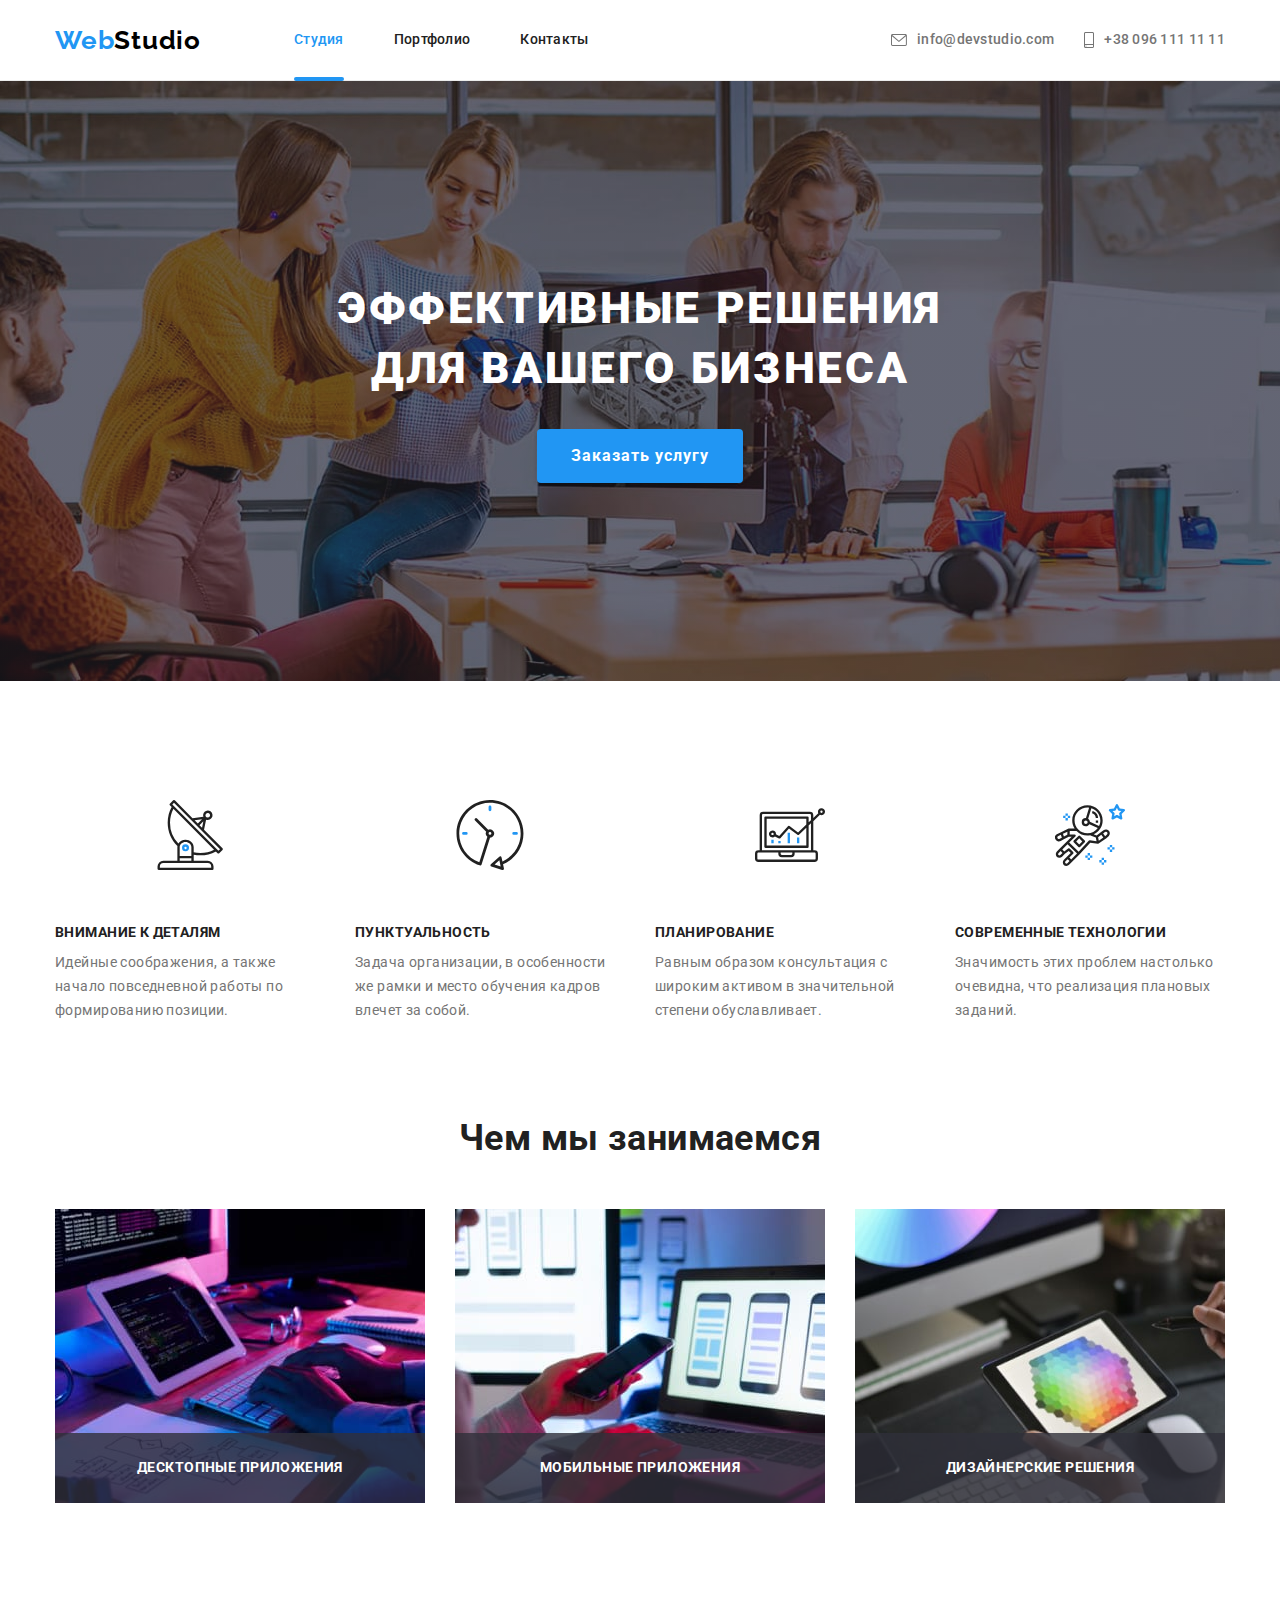
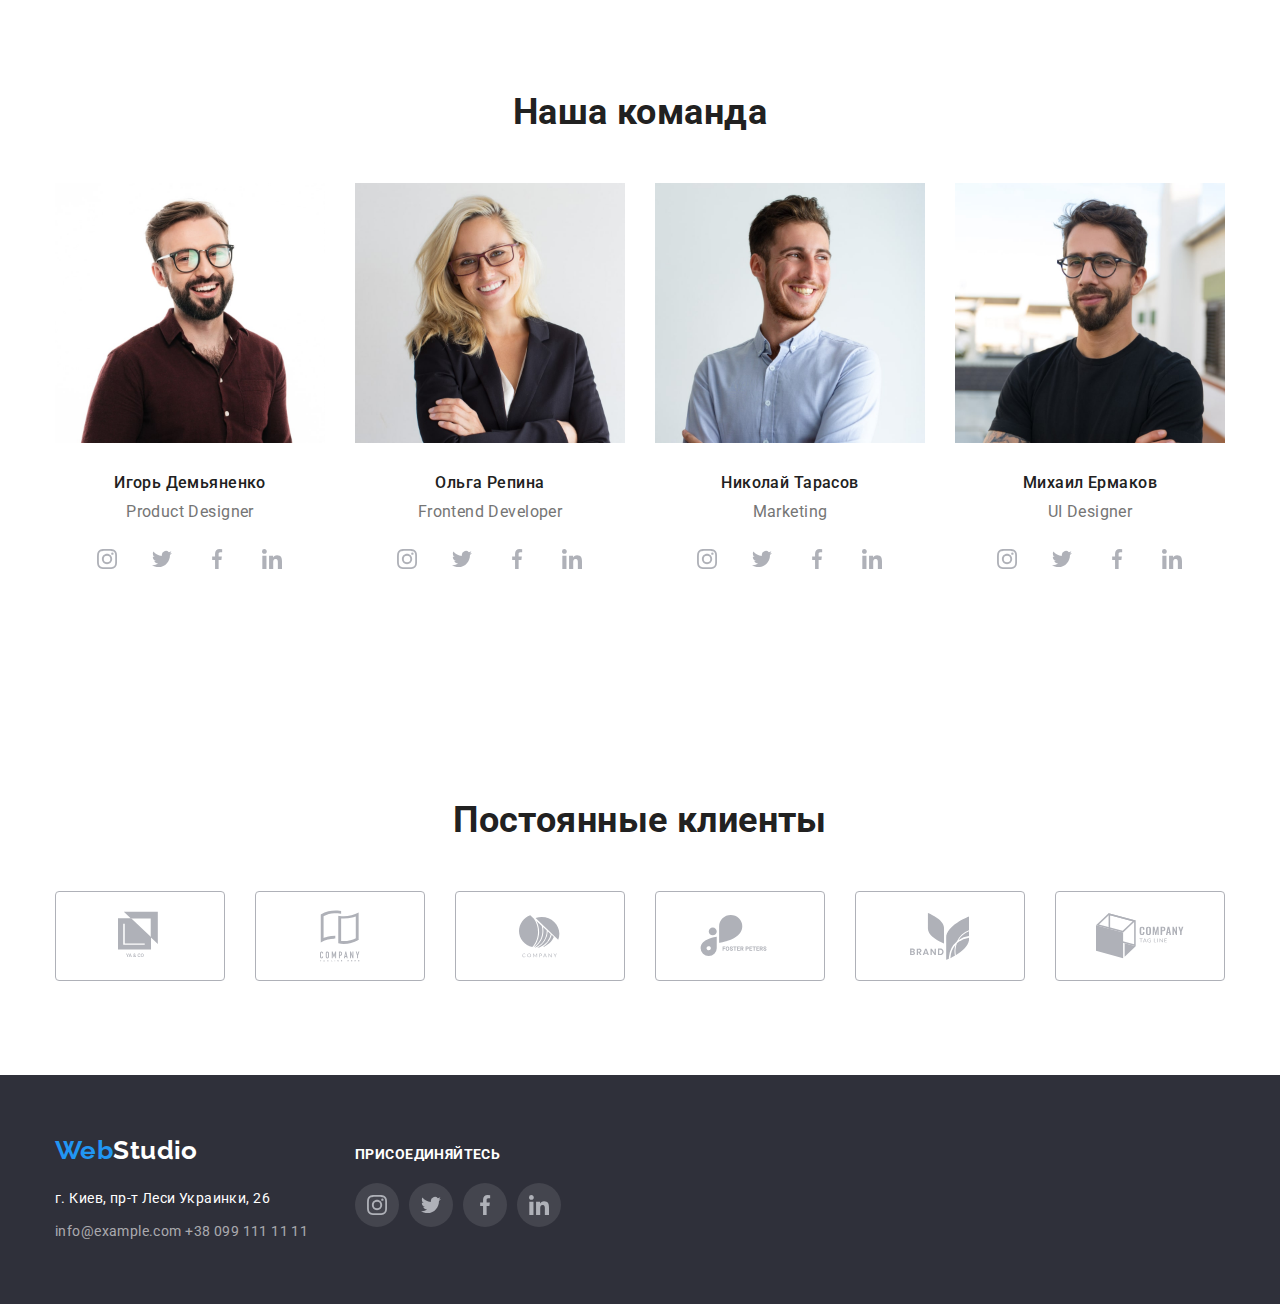
==== commit e33c9b97: "correcting work" ====
--- a/index.html
+++ b/index.html
@@ -386,7 +386,6 @@
                         <a class="link" href="mailto:info@example.com">
                             info@example.com
                         </a>
-                        <br />
                         <a class="link" href="tel:+380991111111">+38 099 111 11 11</a>
                     </address>
                 </div>
--- a/css/style.css
+++ b/css/style.css
@@ -19,7 +19,8 @@
     letter-spacing: 0.03em;
 }
 /* базовые настройки картинок */
-img {
+img,
+svg {
     display: block;
     max-width: 100%;
     height: auto;
@@ -72,6 +73,7 @@
 }
 /* основная навигация хэдера */
 .nav-main .link {
+    position: relative;
     display: block;
     padding-top: 32px;
     padding-bottom: 32px;
@@ -100,7 +102,7 @@
 .header-info .link:focus,
 .footer-info .link:hover,
 .footer-info .link:focus {
-  color: var(--accent-color);
+    color: var(--accent-color);
 }
 
 /* Логотип хедера */
@@ -146,14 +148,14 @@
 
 /* герой */
 .hero {
+    display: flex;
+    flex-direction: column;
+    justify-content: center;
+    align-items: center;
     text-align: center;
     max-width: 1600px;
     height: 600px;
     margin: 0 auto;
-    display: flex;
-    flex-direction: column;
-    justify-content: center;
-    align-items: center;
     background-color: #c4c4c4;
     background-image: linear-gradient(
       to right,
@@ -267,7 +269,7 @@
     line-height: 1.17;
     text-align: center;
 }
-/* ширина контента секкции */
+/* ширина контента секции */
 .examples-list .item {
     position: relative;
     flex-basis: calc((100% - 2 * 30px) / 3);
@@ -537,6 +539,7 @@
     font-size: 16px;
     line-height: 1.62;
     letter-spacing: 0.03em;
+    
     transition-property: color, background-color, box-shadow;
     transition-duration: 250ms;
     transition-timing-function: var(--timing-function);
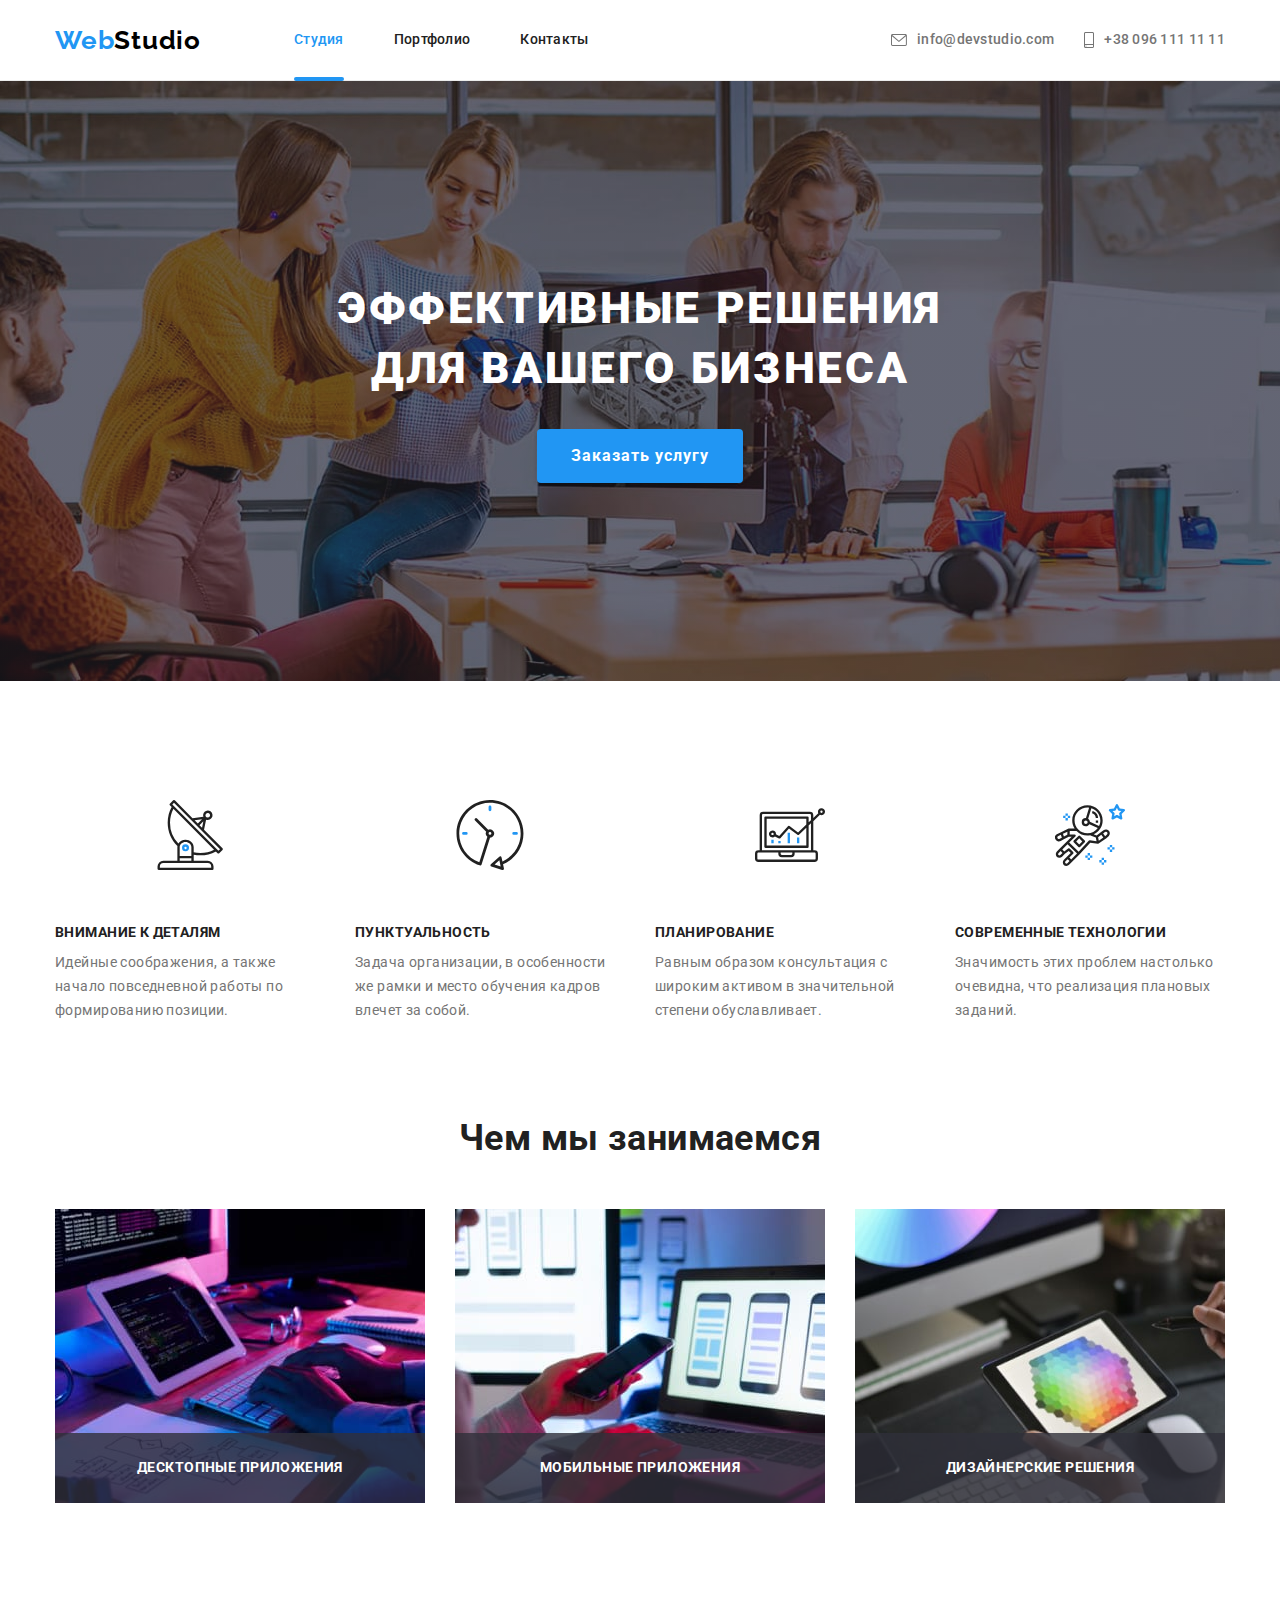
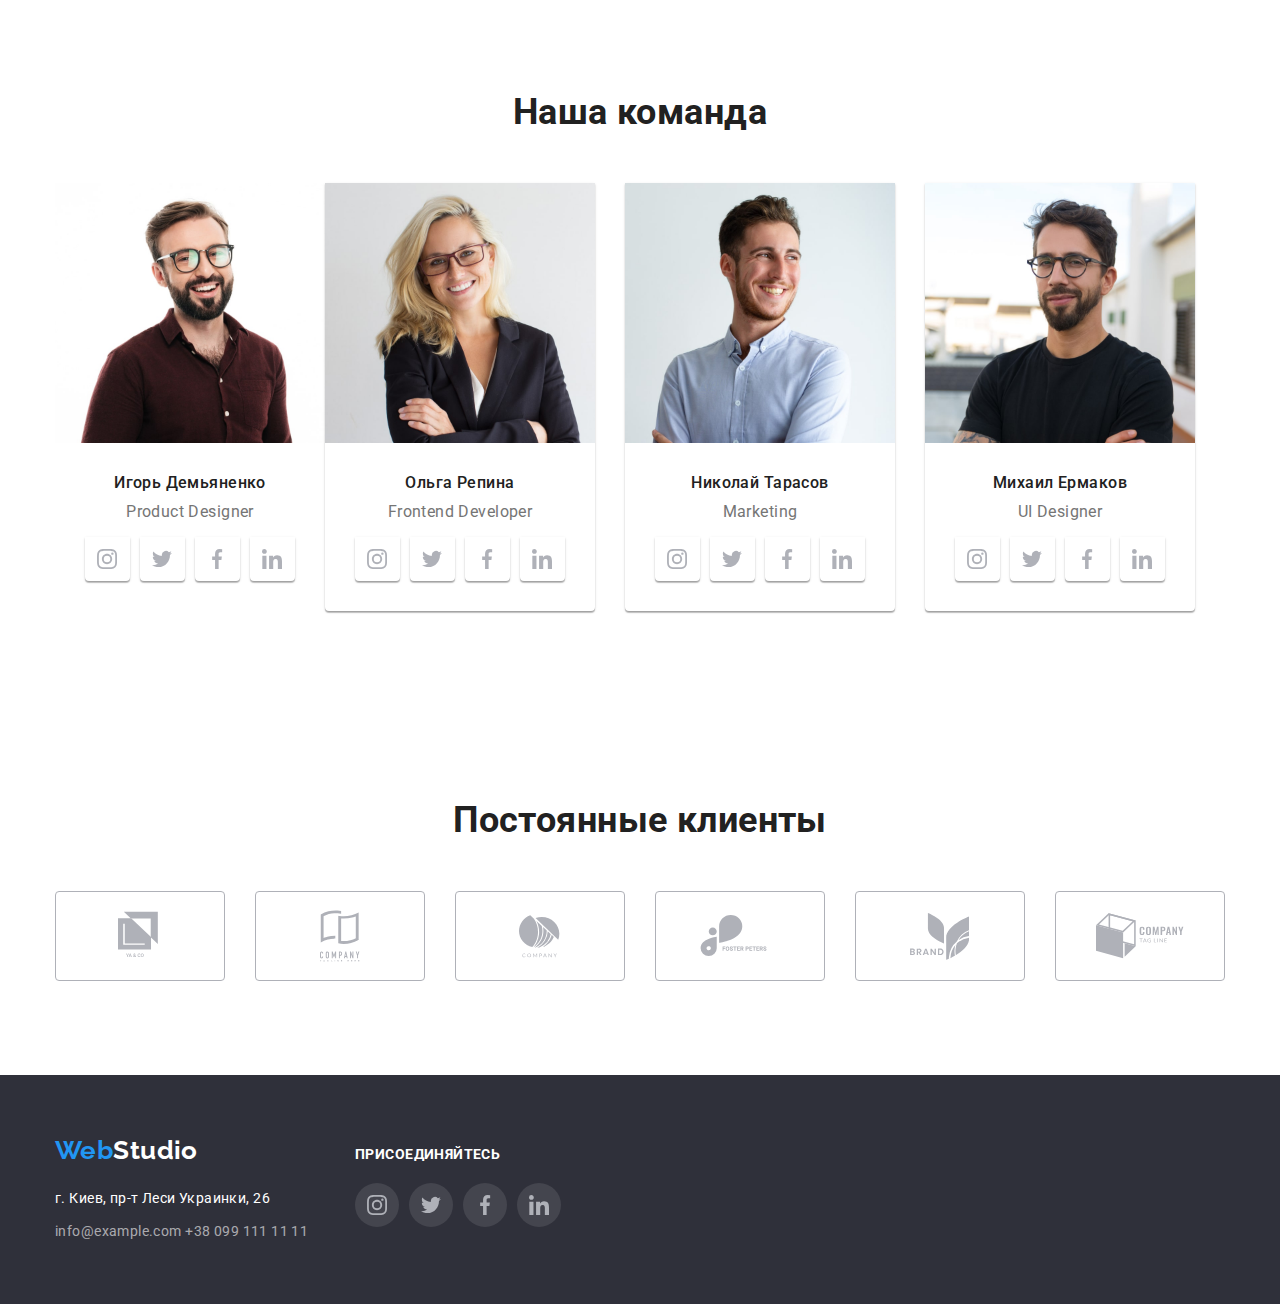
==== commit 19acab27: "corecting - try item-1" ====
--- a/index.html
+++ b/index.html
@@ -161,7 +161,7 @@
                     <h2 class="section-title">Наша команда</h2>
                     <ul class="list flex team-list">
                         <!--First employer-->
-                        <li class="item">
+                        <li class="item-1">
                             <img
                                 src="./images/team1.jpg"
                                 alt="Igor Demiyanenko"
--- a/css/style.css
+++ b/css/style.css
@@ -303,7 +303,7 @@
     flex-basis: calc((100% - 3 * 30px) / 4);
     border-radius: 0px 0px 4px 4px;
     background-color: var(--main-bg-color);
-    box-shadow: 0px 1px 3px rgba(0, 0, 0, 0.12), 0px 1px 1px rgba(0, 0, 0, 0.14), 0px, 2px, 1px, rgba(0, 0, 0, 0.2);
+    box-shadow: 0 1px 3px rgba(0, 0, 0, 0.12), 0 1px 1px rgba(0, 0, 0, 0.14), 0 2px 1px rgba(0, 0, 0, 0.2);
     background-color: var(--main-bg-color);
 }
 
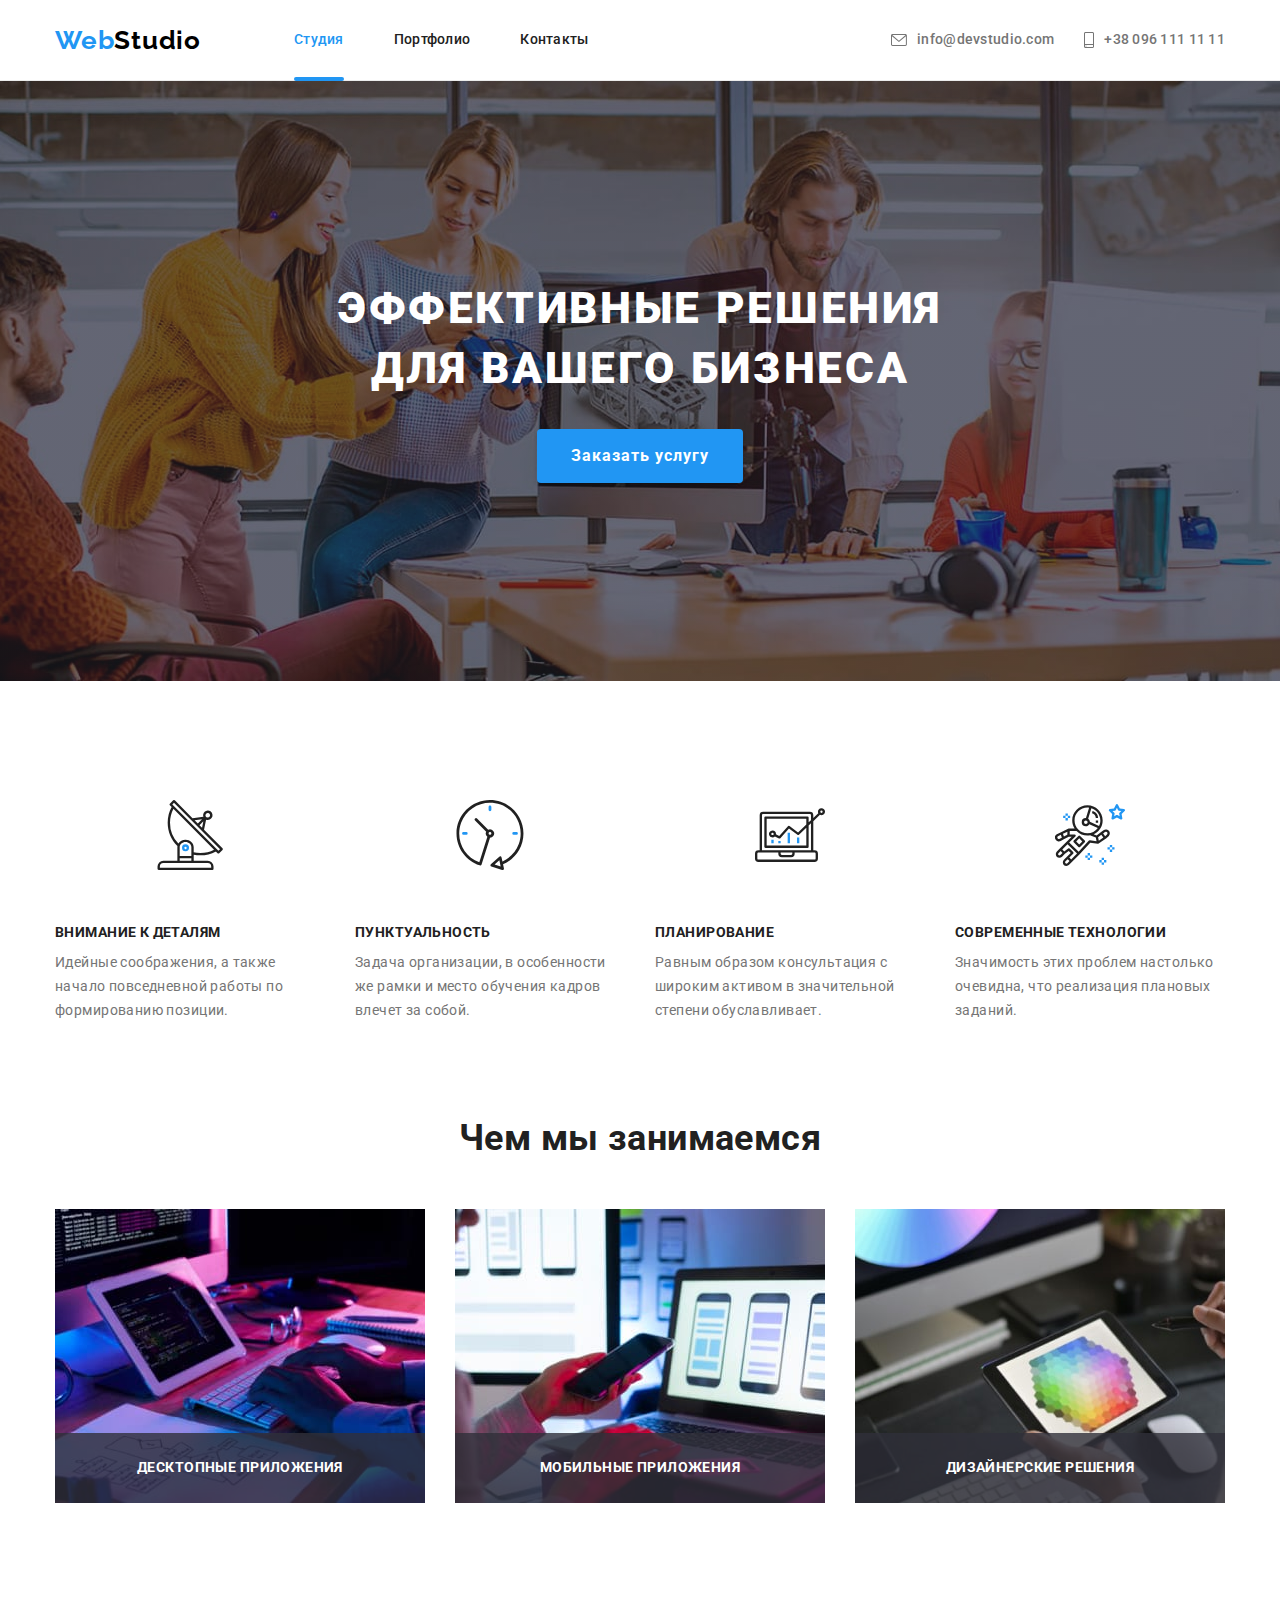
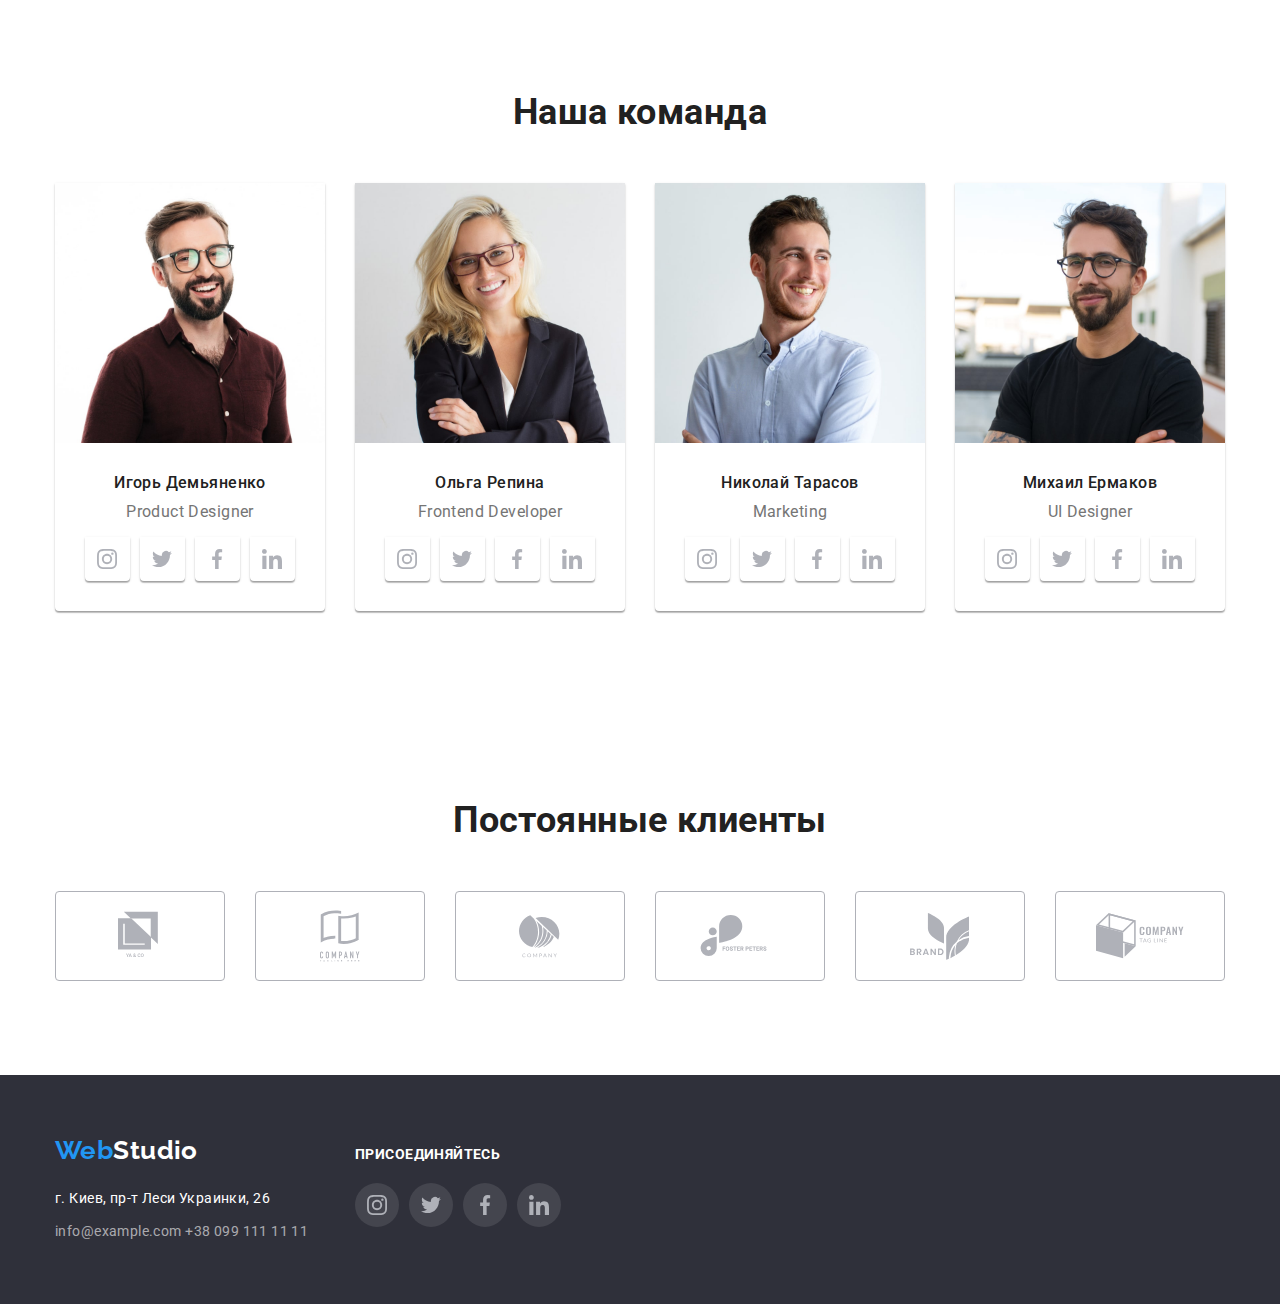
==== commit ddb8c40e: "corecting - try item-1" ====
--- a/index.html
+++ b/index.html
@@ -161,7 +161,7 @@
                     <h2 class="section-title">Наша команда</h2>
                     <ul class="list flex team-list">
                         <!--First employer-->
-                        <li class="item-1">
+                        <li class="item">
                             <img
                                 src="./images/team1.jpg"
                                 alt="Igor Demiyanenko"
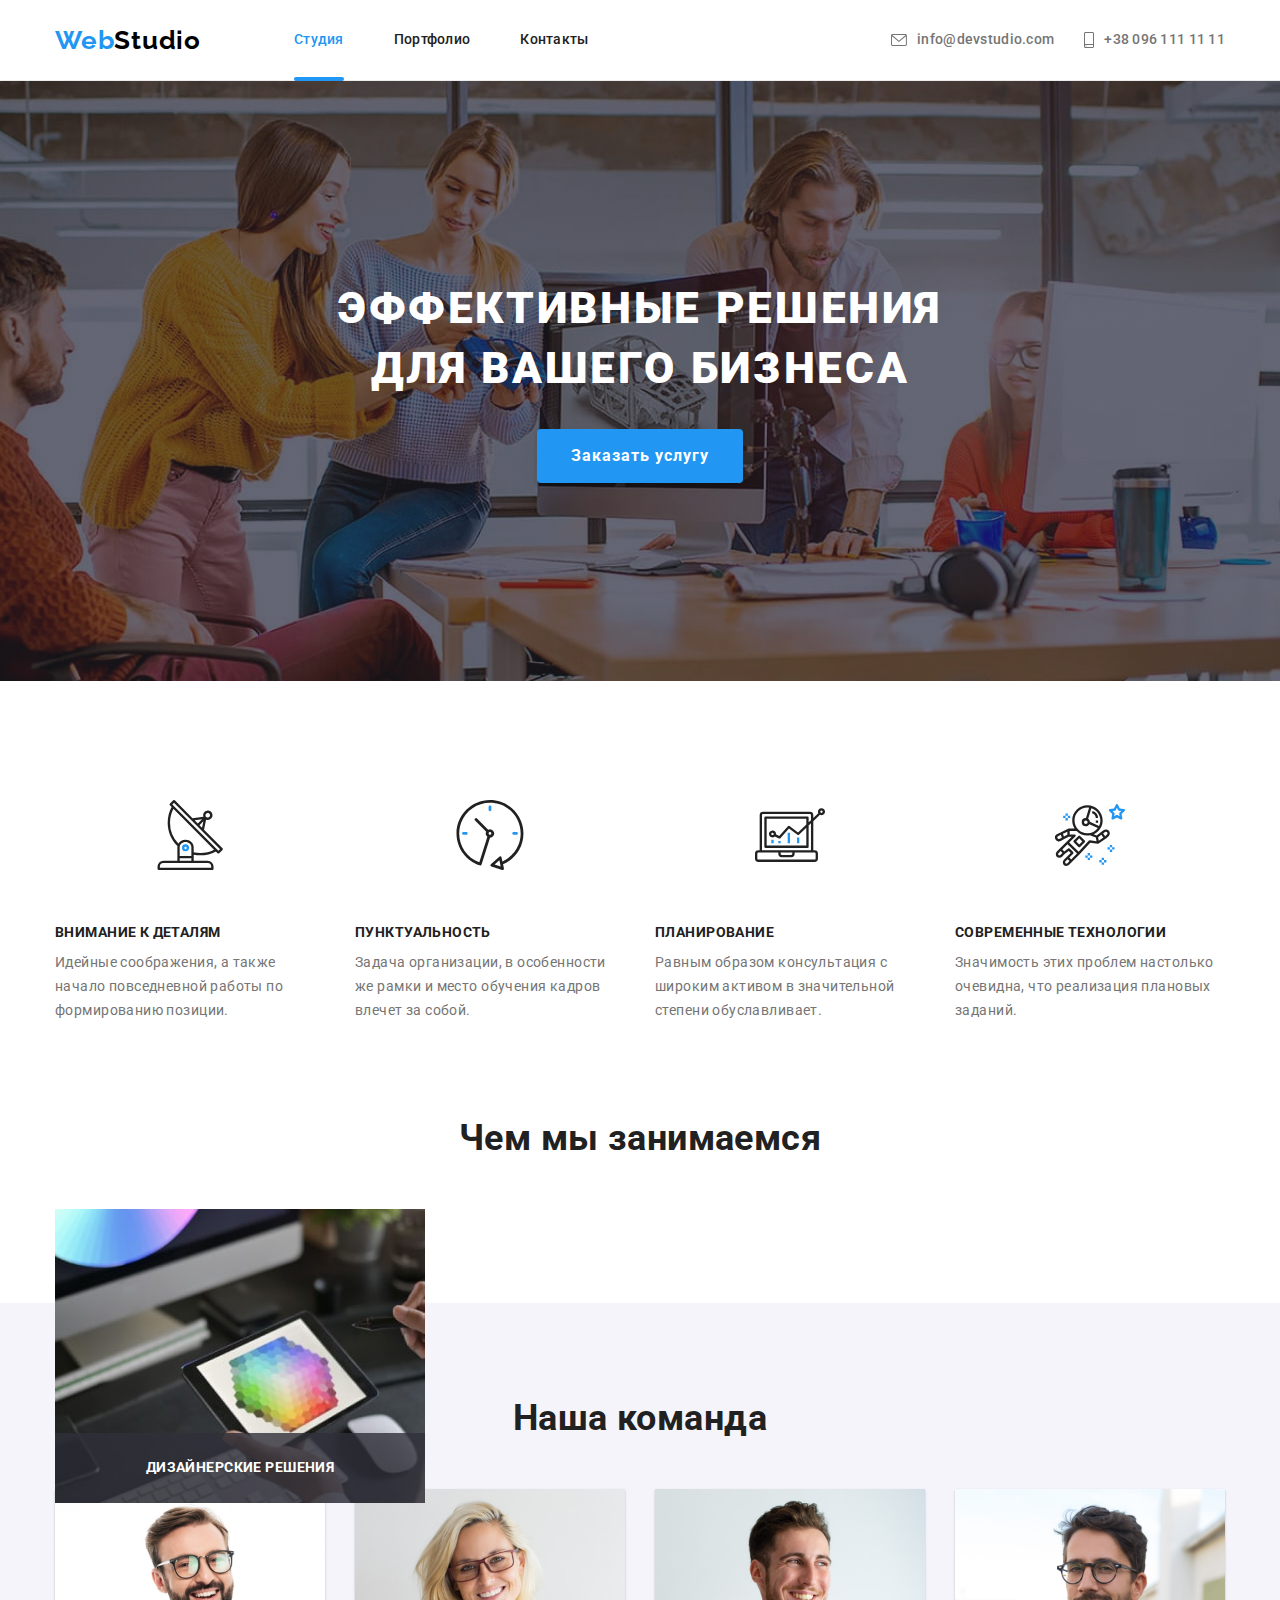
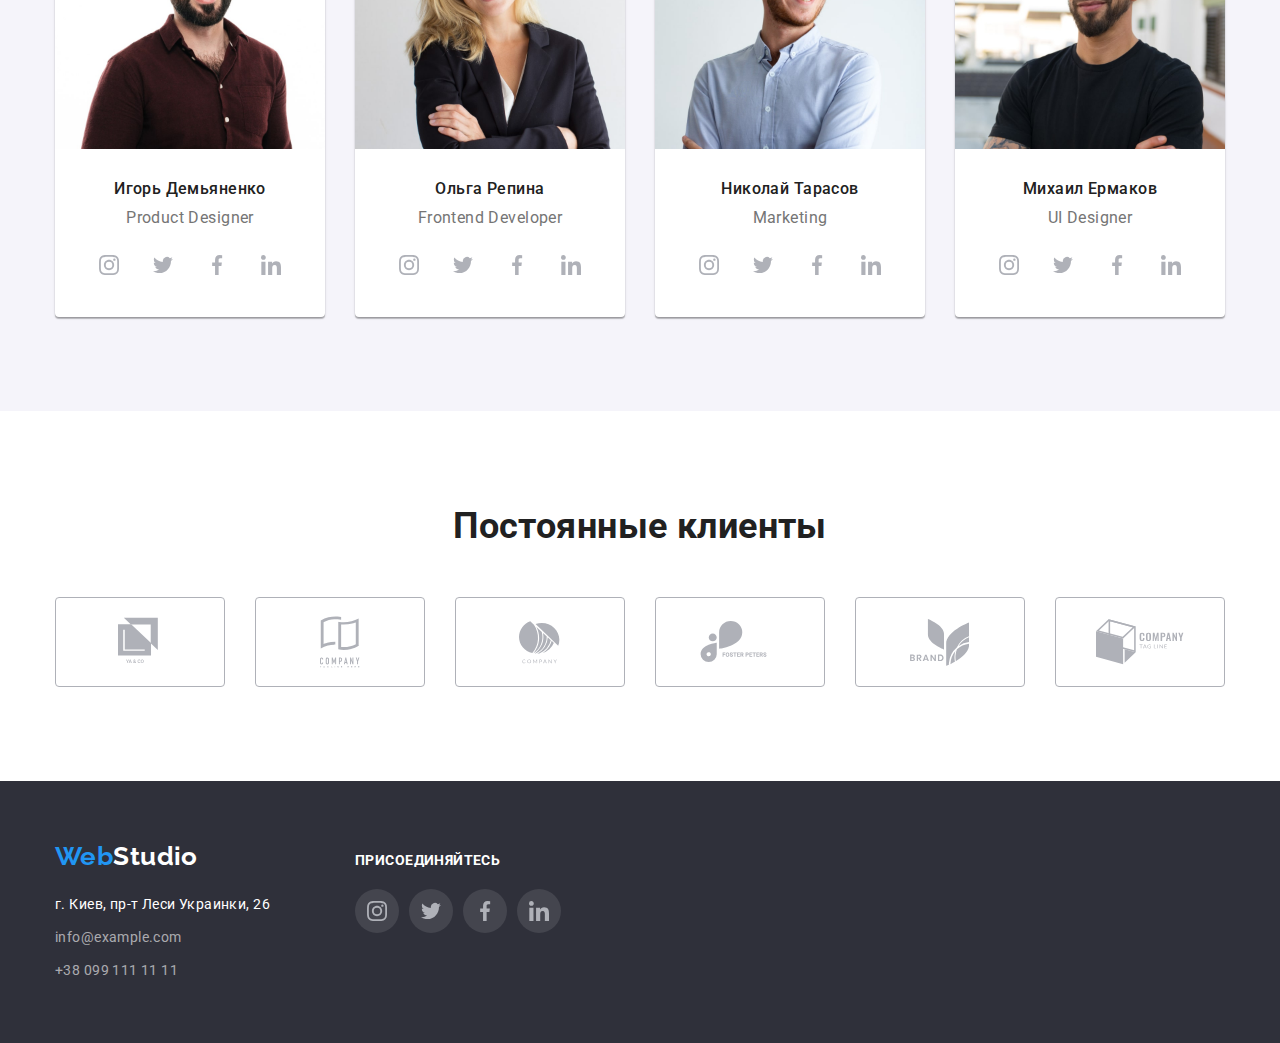
==== commit 66dcd70d: "correcting work - div class thumb" ====
--- a/index.html
+++ b/index.html
@@ -132,7 +132,9 @@
                                 alt="notebook"
                                 width="370"
                             />
-                            <h3 class="text">Десктопные приложения</h3>
+                            <div class="thumb">
+                                <h3 class="text">Десктопные приложения</h3>
+                            </div>                      
                         </li>
                         <!-- <h3>Mobile applications</h3> -->
                         <li class="item">
@@ -141,7 +143,9 @@
                                 alt="smartphone"
                                 width="370"
                             />
-                            <h3 class="text">Мобильные приложения</h3>    
+                            <div class="thumb">
+                                <h3 class="text">Мобильные приложения</h3>
+                            </div>                                
                         </li>
                         <!-- <h3>Designer solutions</h3> -->
                         <li class="item">
@@ -150,7 +154,9 @@
                                 alt="Tablet"
                                 width="370"
                             />
-                            <h3 class="text">Дизайнерские решения</h3>
+                            <div class="thumb">
+                                <h3 class="text">Дизайнерские решения</h3>
+                            </div>                            
                         </li>
                     </ul>
                 </div>
--- a/css/style.css
+++ b/css/style.css
@@ -271,37 +271,37 @@
 }
 /* ширина контента секции */
 .examples-list .item {
-    position: relative;
+    position: absolute;
     flex-basis: calc((100% - 2 * 30px) / 3);
 }
-.examples-list .text {
+.examples-list .thumb {
     position: absolute;
     left: 0;
     bottom: 0;
     display: flex;
     justify-content: center;
     align-items: center;
-
     width: 100%;
     height: 70px;
     margin: 0;
     background-color: rgba(47, 48, 58, 0.8);
+}
+.examples-list .text {  
     font-size: 14px;
     line-height: 1.14;
     text-transform: uppercase;
-
     color: var(--main-bg-color);
 }
 
 /* оформление секции команда  */
 .section.team {
-    background-color: var(--secohd-bg-color);
+    background-color: var(--second-bg-color);
     text-align: center;
 }
 /* элементы списка наша команда */
-.team-list .item {
+.team-list > .item {
     flex-basis: calc((100% - 3 * 30px) / 4);
-    border-radius: 0px 0px 4px 4px;
+    border-radius: 0 0 4px 4px;
     background-color: var(--main-bg-color);
     box-shadow: 0 1px 3px rgba(0, 0, 0, 0.12), 0 1px 1px rgba(0, 0, 0, 0.14), 0 2px 1px rgba(0, 0, 0, 0.2);
     background-color: var(--main-bg-color);
@@ -424,9 +424,8 @@
 }
 /* почта и телефон футера */
 .footer-contacts .link {
-    display: inline-block;
+    display: block;
     margin-top: 9px;
-
     color: rgba(255, 255, 255, 0.6);
     transition: color 250ms var(--timing-function);
 }
